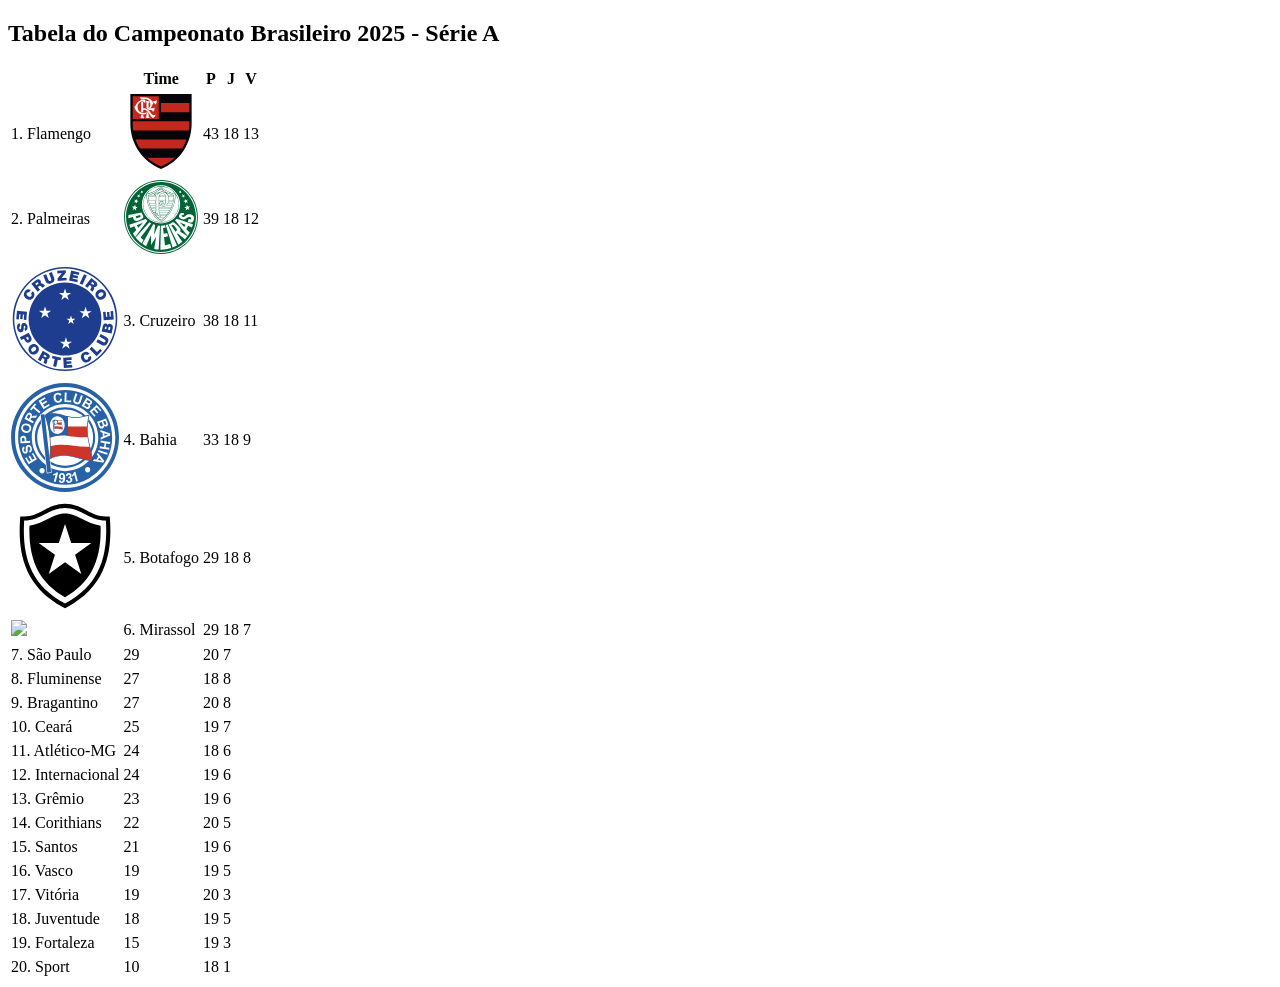
==== ATIVIDADE/Exercicio brasileirão.html @ 025dee00 "atualizado 03/07" ====
<!DOCTYPE html>
<html lang="en">
<head>
    <meta charset="UTF-8">
    <meta name="viewport" content="width=device-width, initial-scale=1.0">
    <title>Brasileirão 2025</title>
    <link rel="stylesheet" href="./estilo.css">
</head>
<body>
   <div id="container">
		<h2>Tabela do Campeonato Brasileiro 2025 - Série A</h2>	
		<table>
			<tr>
				<th></th>
				<th>Time</th>
				<th>P</th>
				<th>J</th>
				<th>V</th>
			</tr>
<tr class="posição1e4"></tr>
<td>1. Flamengo</td>
                <td><img src="./imagens/flamengo.svg">
				<td>43</td>
				<td>18</td>
				<td>13</td>
<tr><tr class="posição1e4">
				<td>2. Palmeiras</td>
				<td><img src="./imagens/palmeiras.svg">
				<td>39</td>
				<td>18</td>
				<td>12</td></tr>
<tr><tr class="posição1e4">
                <td><img src="./imagens/cruzeiro.svg">
				<td>3. Cruzeiro</td>
				<td>38</td>
				<td>18</td>
				<td>11</td></tr>
<tr><tr class="posição1e4">
                <td><img src="./imagens/bahia.svg">
				<td>4. Bahia</td>
				<td>33</td>
				<td>18</td>
				<td>9</td></tr>
<tr><tr class="posição5e6">
				<td><img src="./imagens/botafogo.svg">
				<td>5. Botafogo</td>
				<td>29</td>
				<td>18</td>
				<td>8</td></tr>
<tr><tr class="posição5e6">
				<td><img src="./imagens/">
				<td>6. Mirassol</td>
				<td>29</td>
				<td>18</td>
				<td>7</td></tr>
<tr><tr class="posição7e12">
				<td>7. São Paulo</td>
				<td>29</td>
				<td>20</td>
				<td>7</td></tr>
<tr><tr class="posição7e12">
				<td>8. Fluminense</td>
				<td>27</td>
				<td>18</td>
				<td>8</td></tr>
<tr><tr class="posição7e12">
				<td>9. Bragantino</td>
				<td>27</td>
				<td>20</td>
				<td>8</td></tr>
<tr><tr class="posição7e12">
				<td>10. Ceará</td>
				<td>25</td>
				<td>19</td>
				<td>7</td></tr>
<tr><tr class="posição7e12">
				<td>11. Atlético-MG</td>
				<td>24</td>
				<td>18</td>
				<td>6</td></tr>
<tr><tr class="posição7e12">
				<td>12. Internacional</td>
				<td>24</td>
				<td>19</td>
				<td>6</td></tr>
<tr><tr class="libertadores">
				<td>13. Grêmio</td>
				<td>23</td>
				<td>19</td>
				<td>6</td></tr>
<tr><tr class="libertadores">
				<td>14. Corithians</td>
				<td>22</td>
				<td>20</td>
				<td>5</td></tr>
<tr><tr class="libertadores">
				<td>15. Santos</td>
				<td>21</td>
				<td>19</td>
				<td>6</td></tr>
<tr><tr class="libertadores">
				<td>16. Vasco</td>
				<td>19</td>
				<td>19</td>
				<td>5</td></tr>
<tr><tr class="posição17e20">
				<td>17. Vitória</td>
				<td>19</td>
				<td>20</td>
				<td>3</td></tr>
<tr><tr class="posição17e20">
				<td>18. Juventude</td>
				<td>18</td>
				<td>19</td>
				<td>5</td></tr>
<tr><tr class="posição17e20">
				<td>19. Fortaleza</td>
				<td>15</td>
				<td>19</td>
				<td>3</td></tr>
<tr><tr class="posição17e20">
				<td>20. Sport</td>
				<td>10</td>
				<td>18</td>
				<td>1</td></tr>
</table>
<section 


                
			
                        
              



    
</body>
</html>
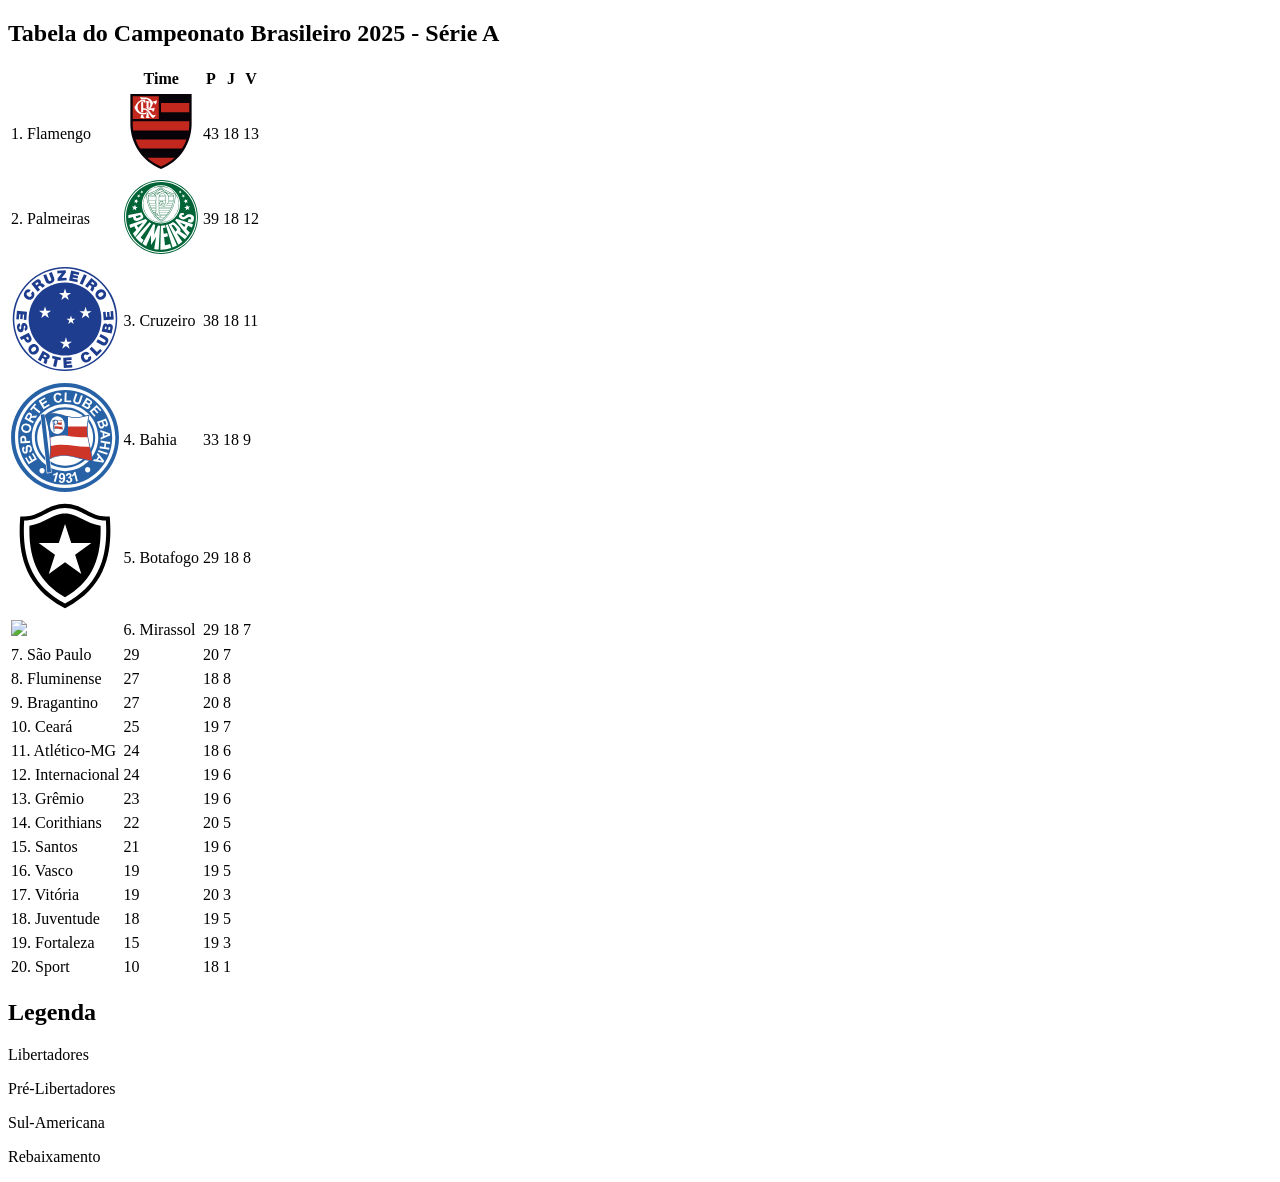
==== commit 2d3b26a4: "03/07 atualizado" ====
--- a/ATIVIDADE/Exercicio brasileirão.html
+++ b/ATIVIDADE/Exercicio brasileirão.html
@@ -125,7 +125,21 @@
 				<td>1</td></tr>
 </table>
 <section 
-
+<section id="posição">
+	<h2>Legenda</h2>
+	<div class="posição1e4">
+		<p>Libertadores</p>
+	</div>
+	<div class="posição5e6">
+		<p>Pré-Libertadores</p>
+	</div>
+	<div class="posição7e12">
+		<p>Sul-Americana</p>
+	</div>
+	<div class="posição17e20">
+		<p>Rebaixamento</p>
+	</div>
+</section>
 
                 
 			
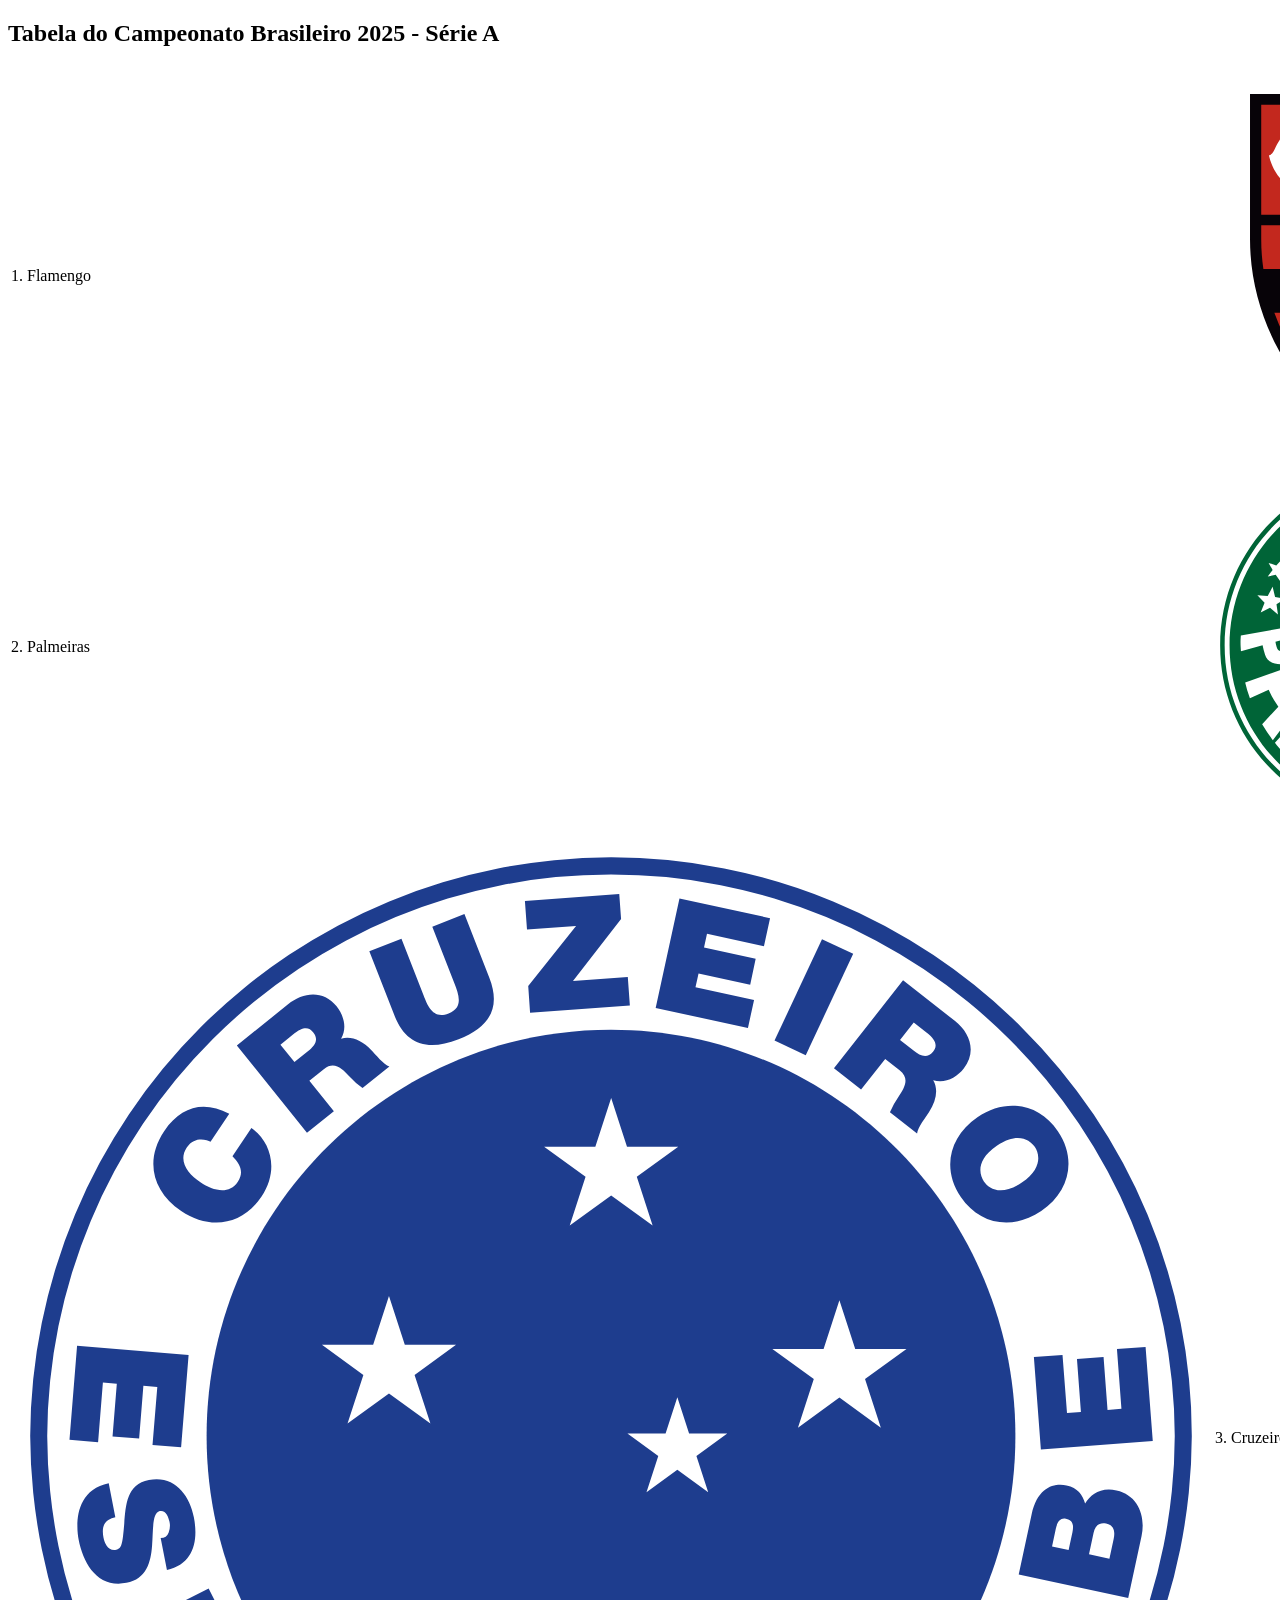
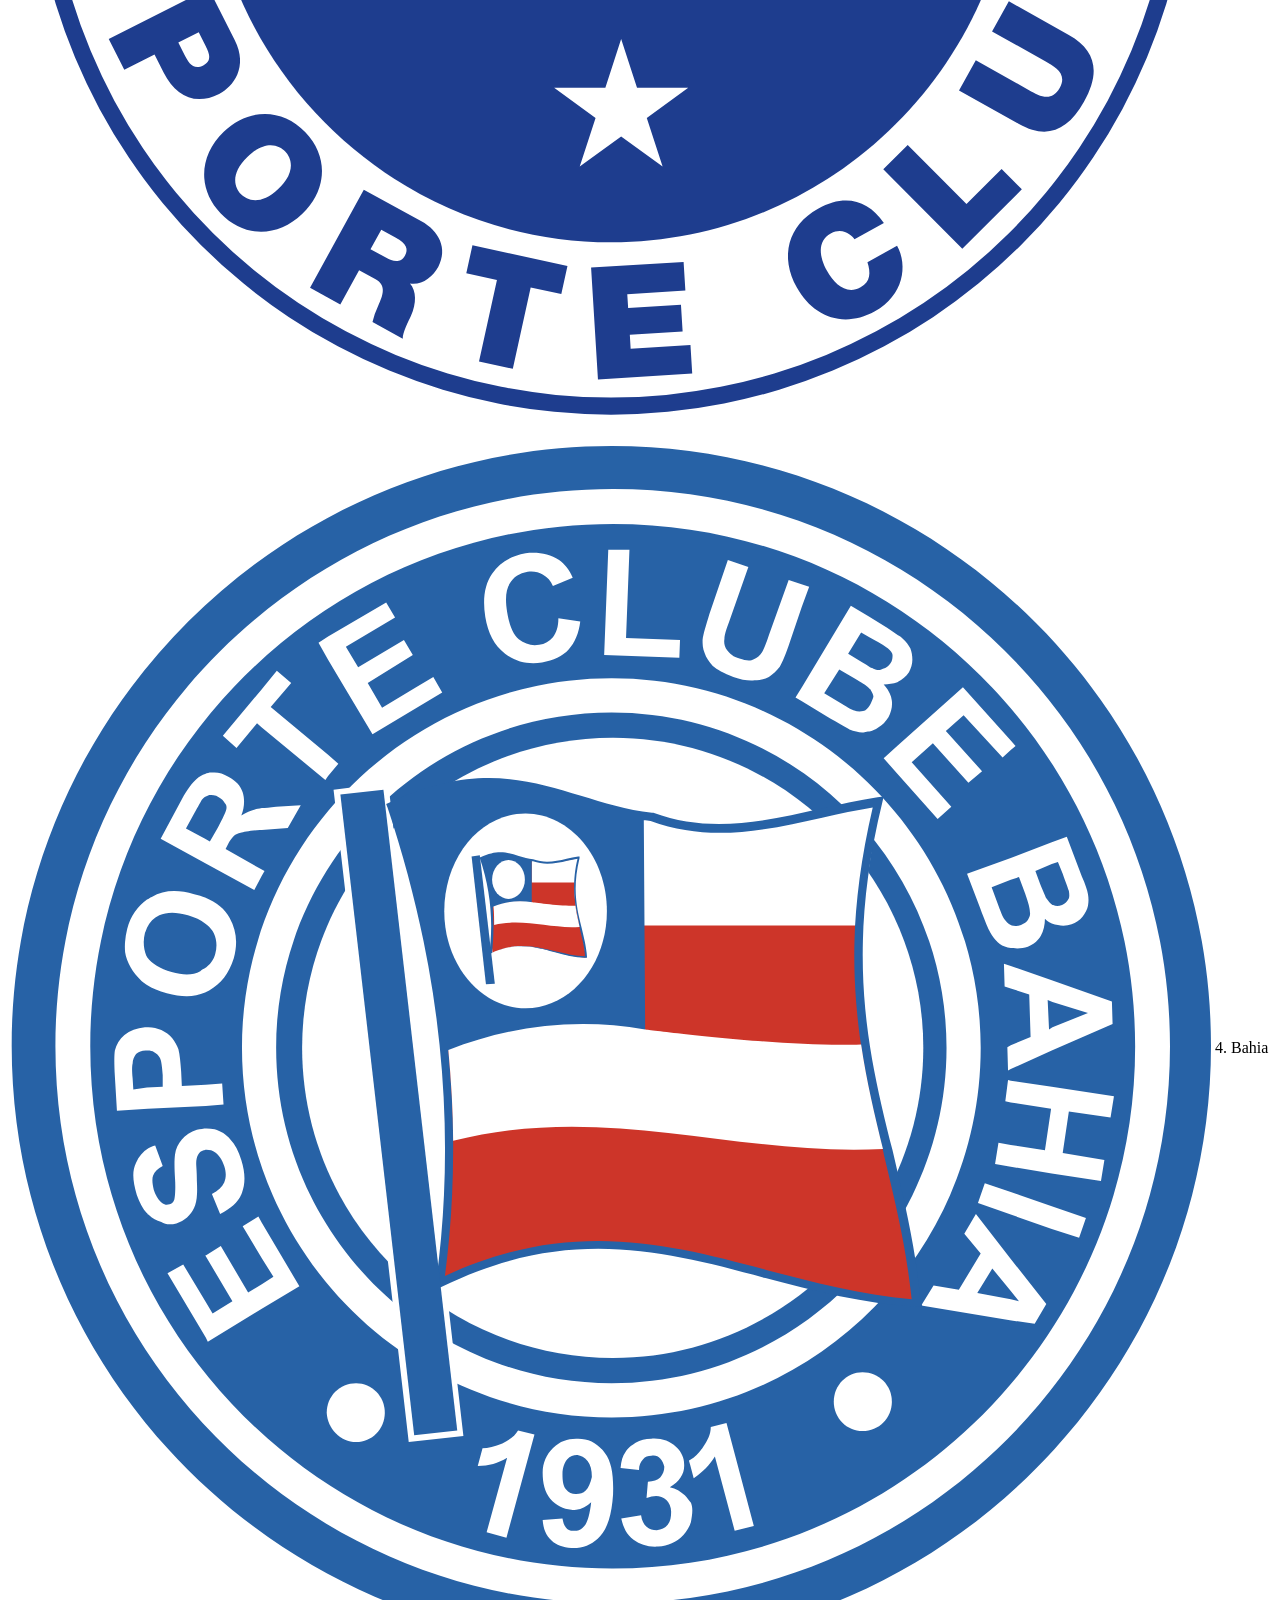
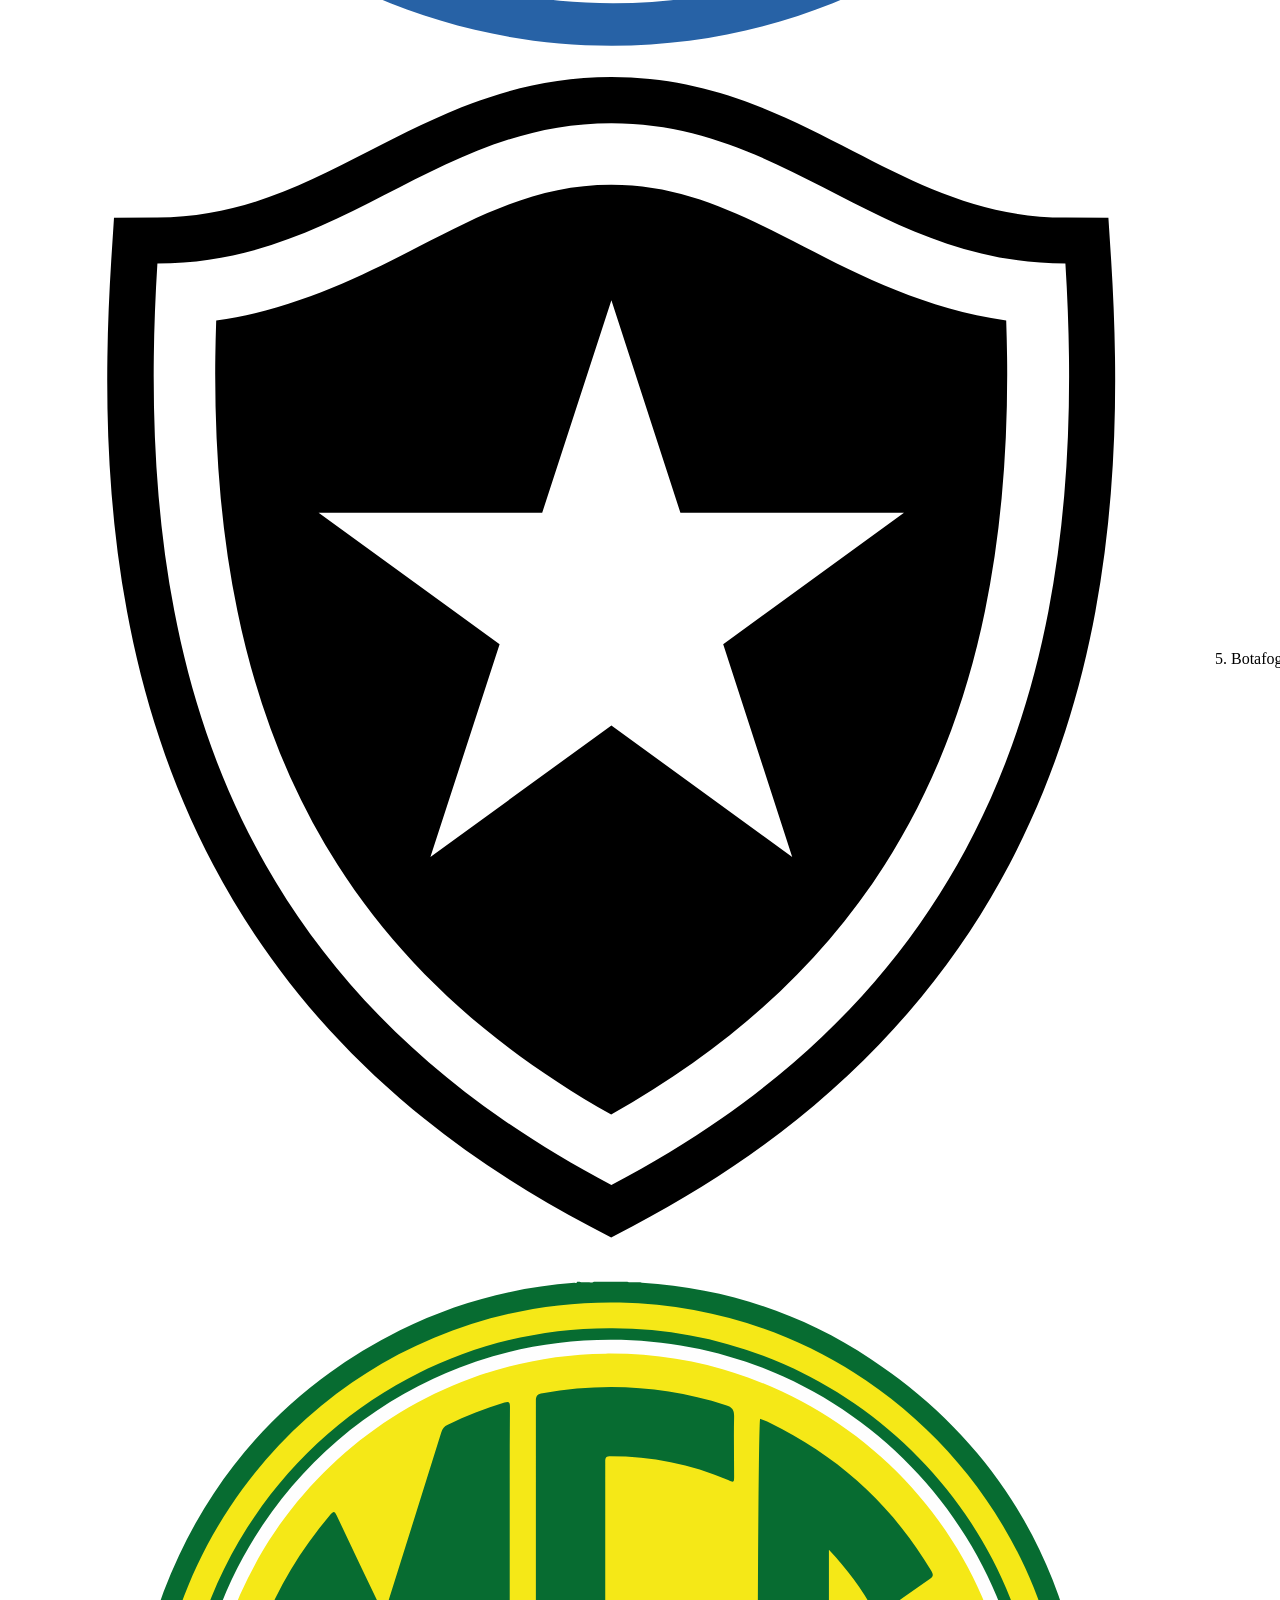
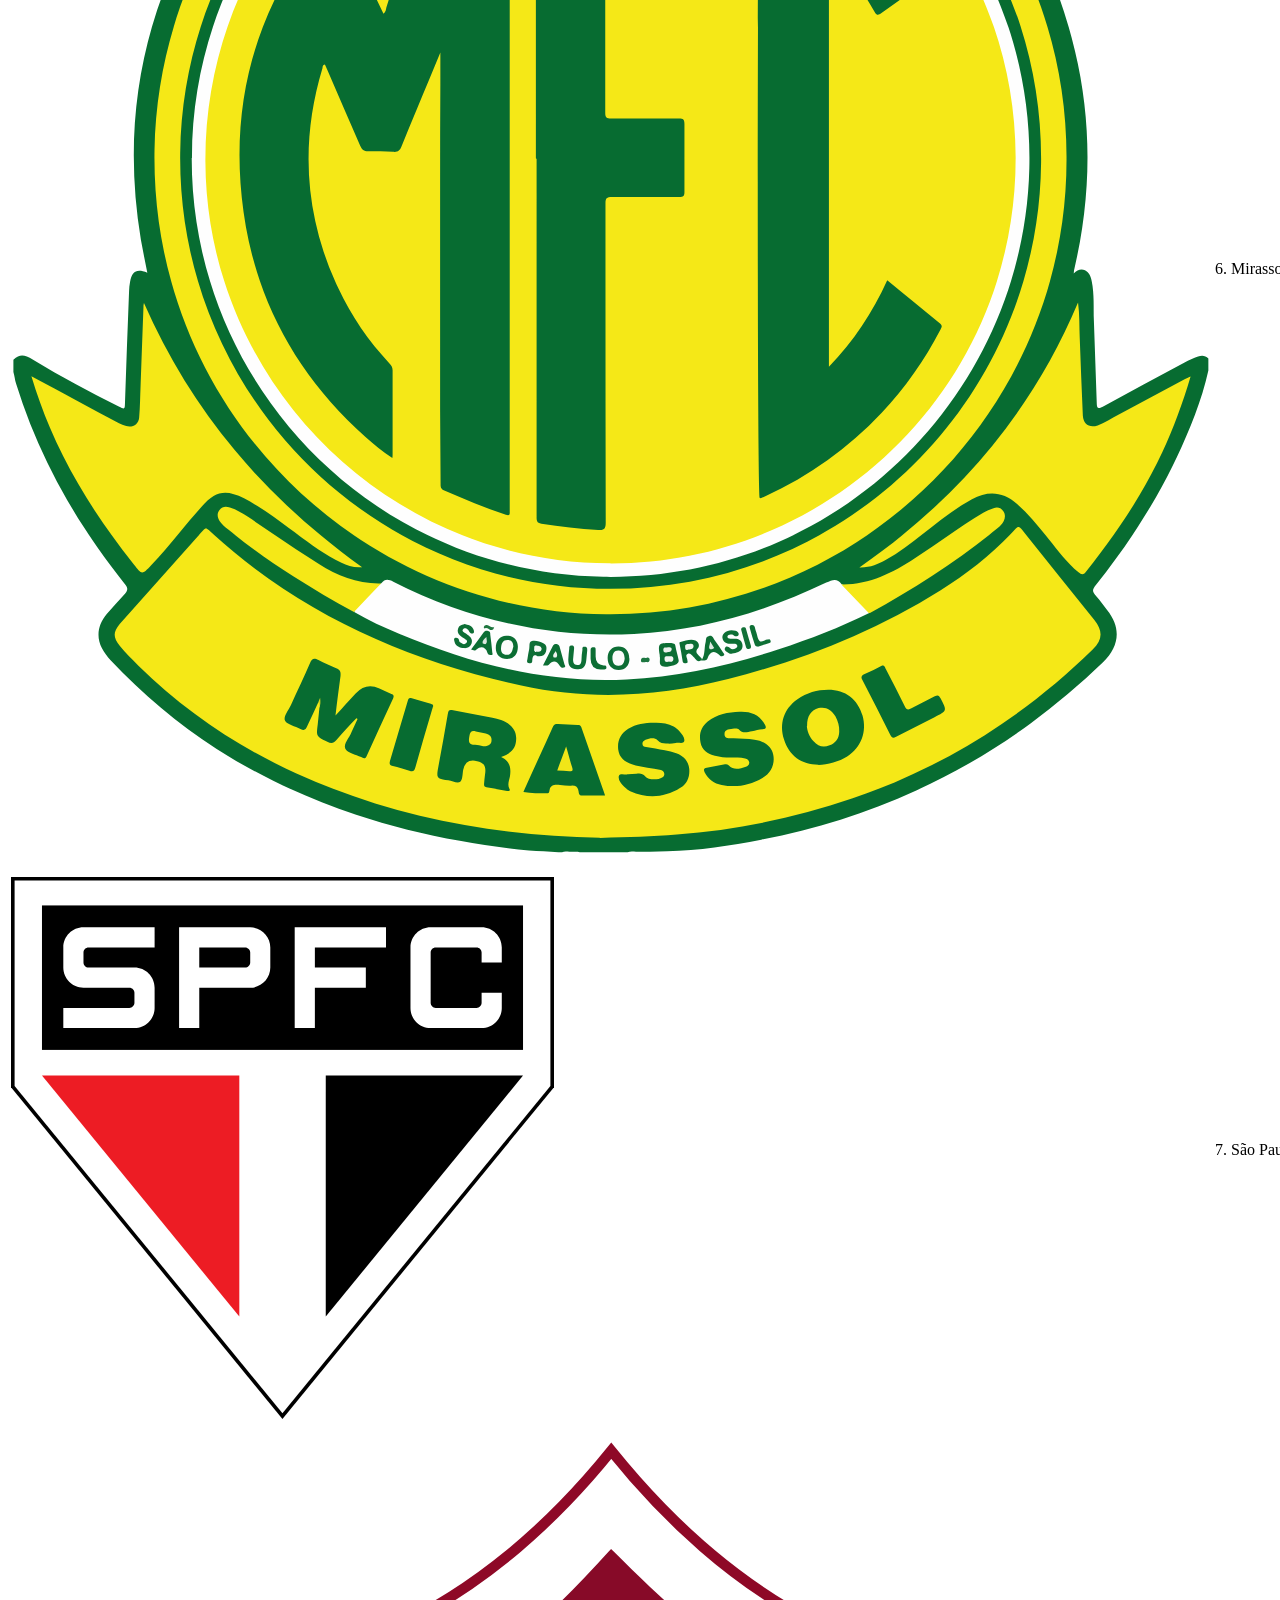
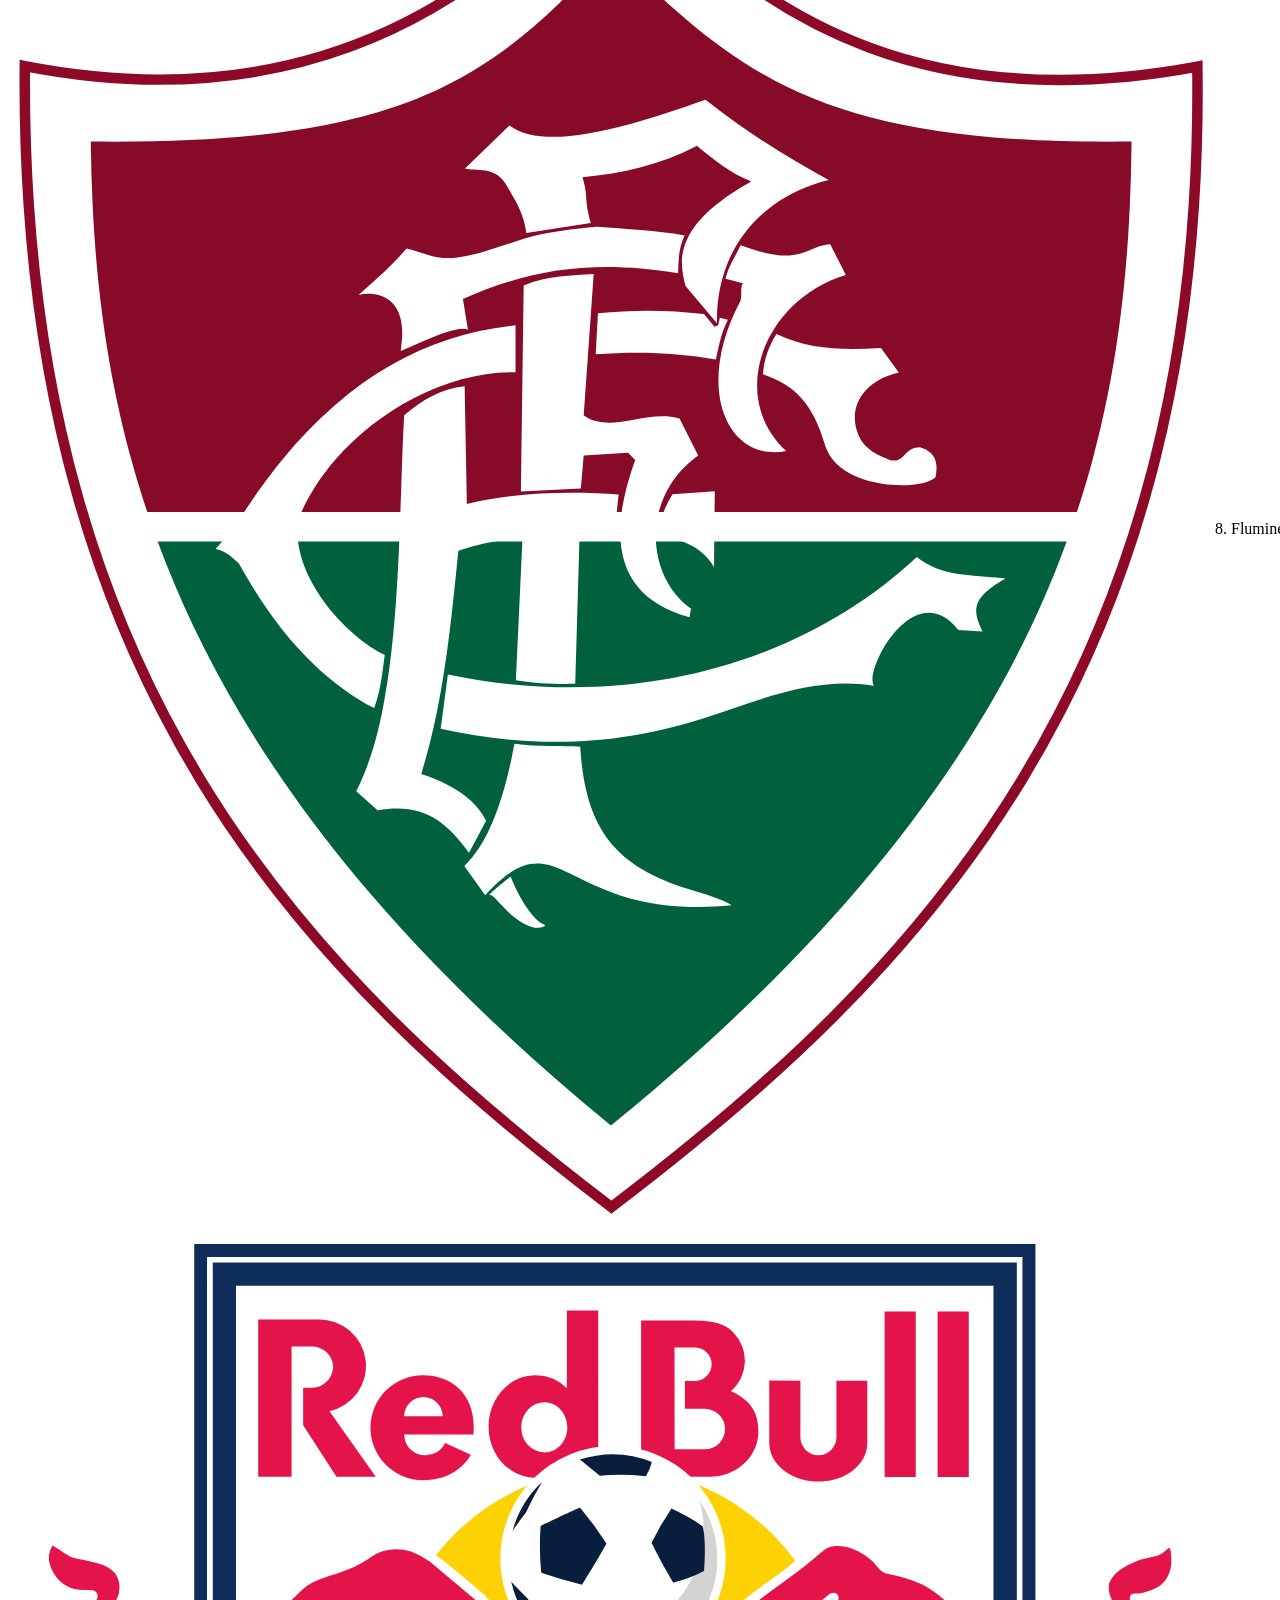
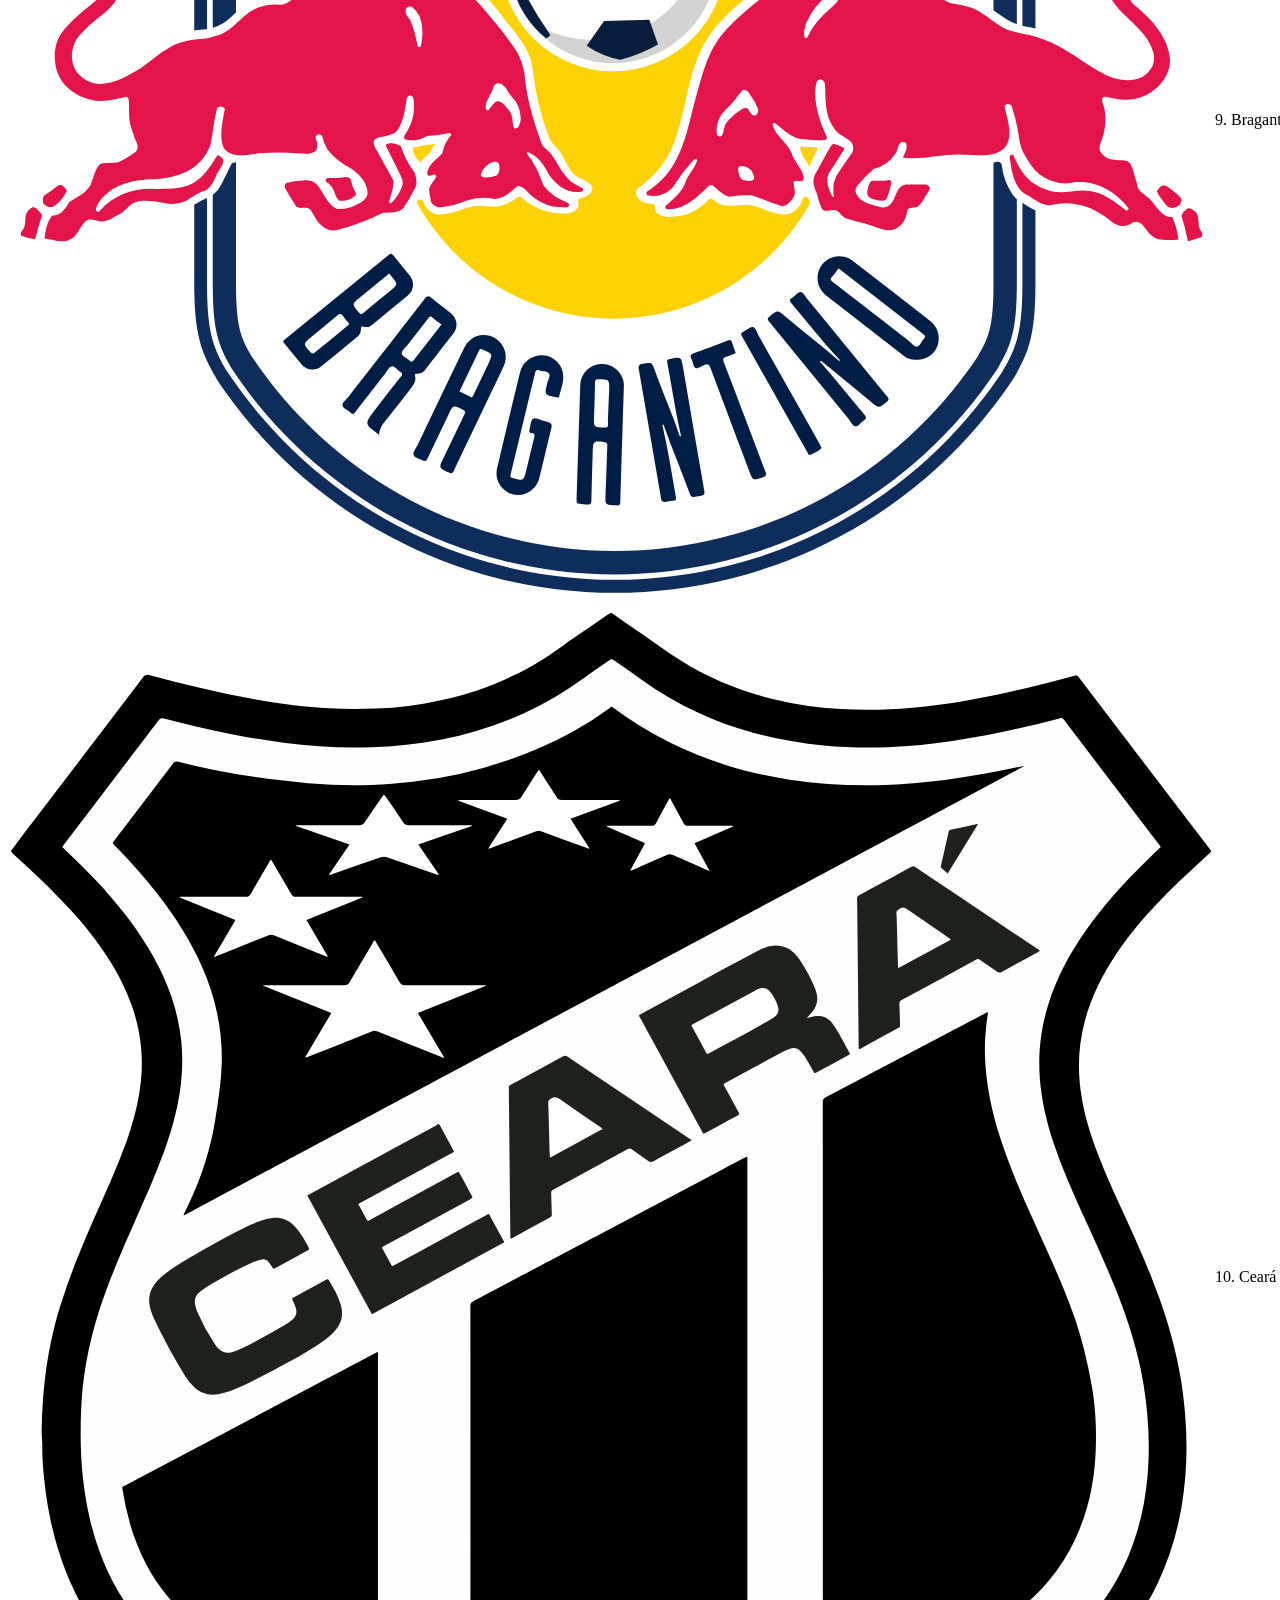
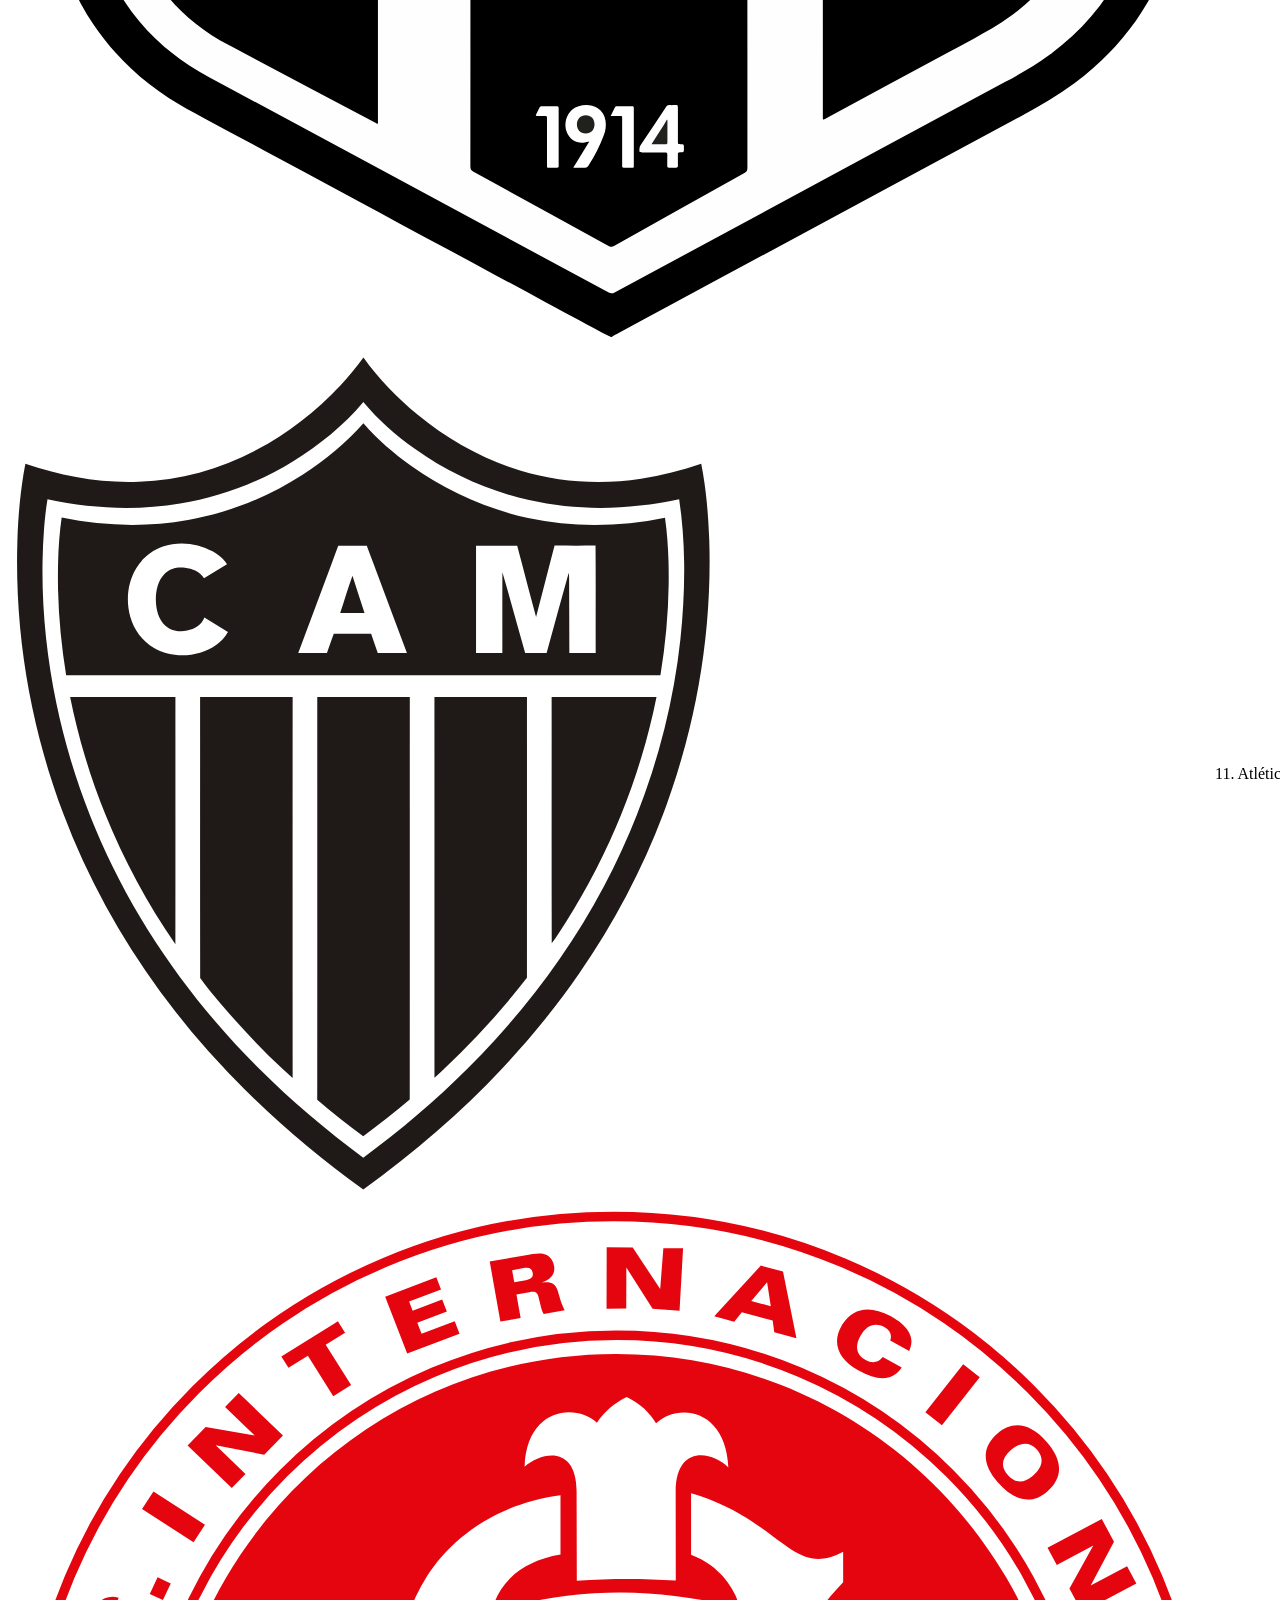
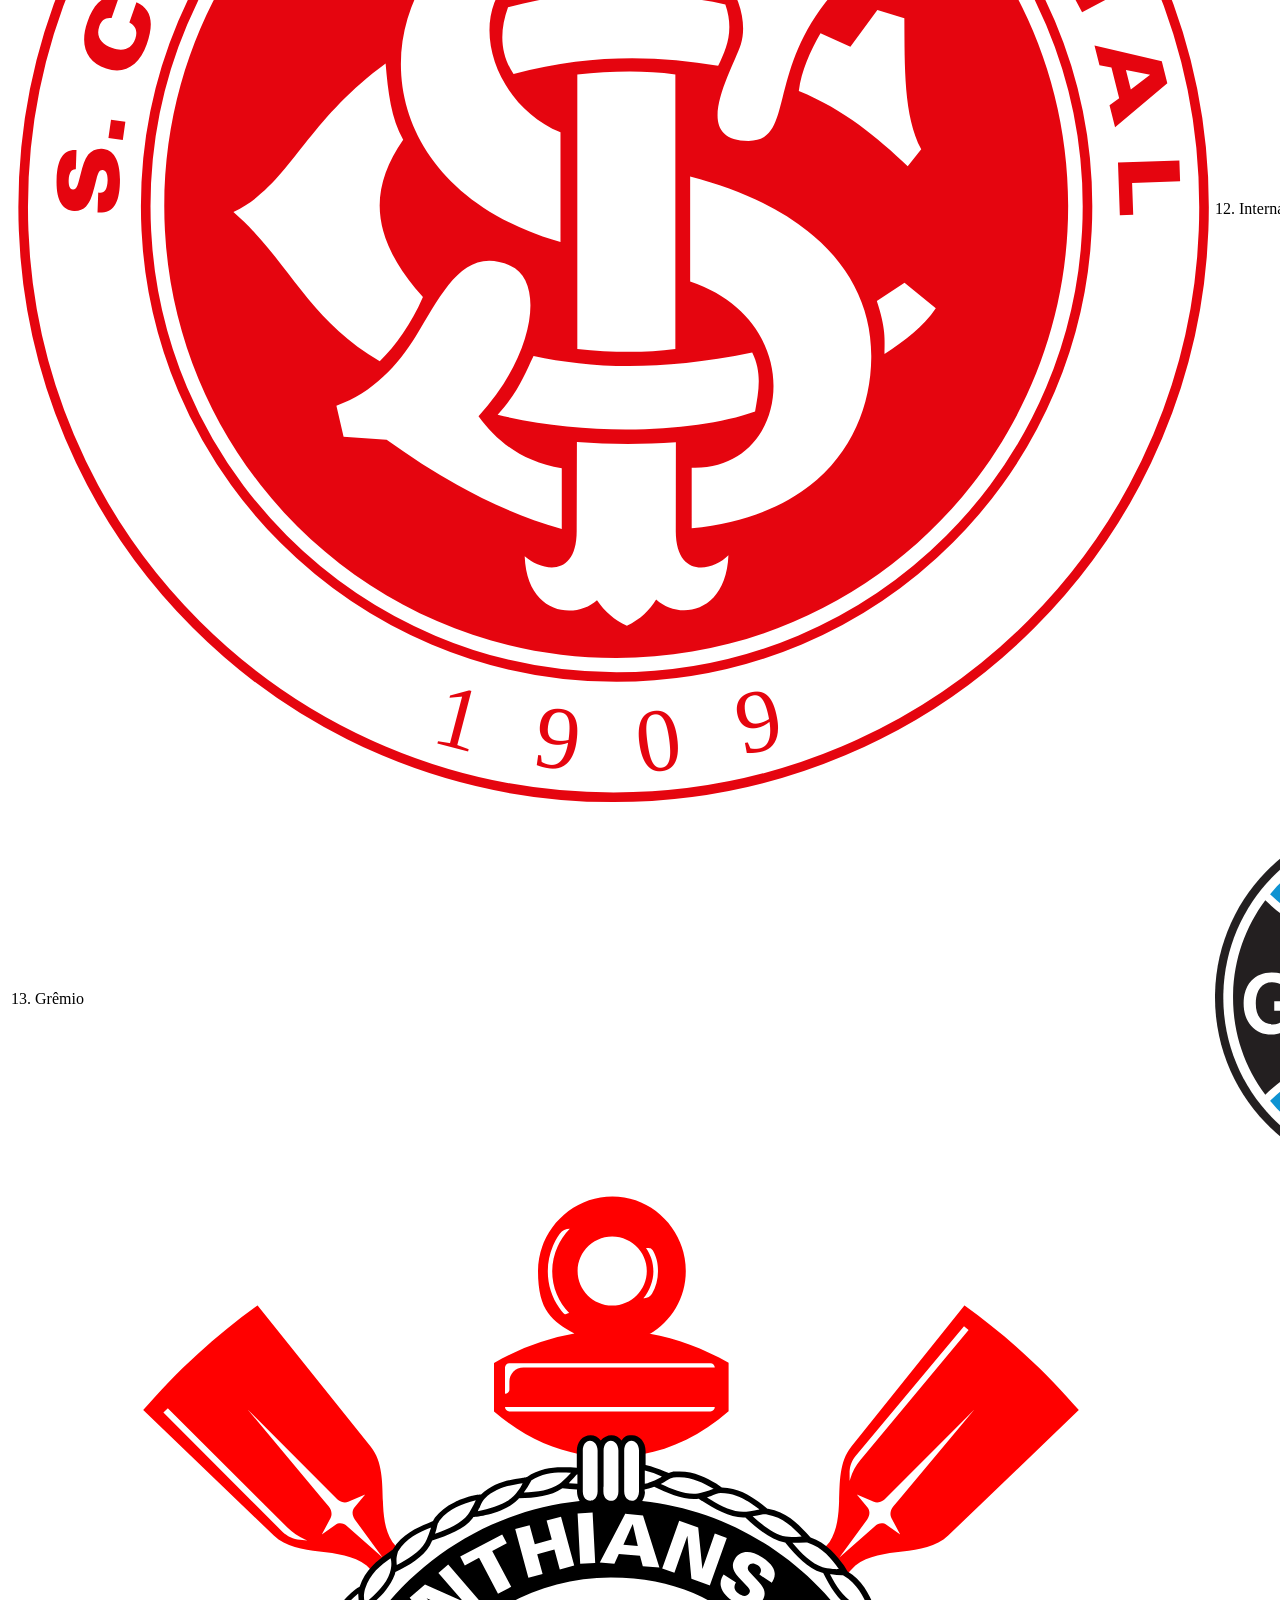
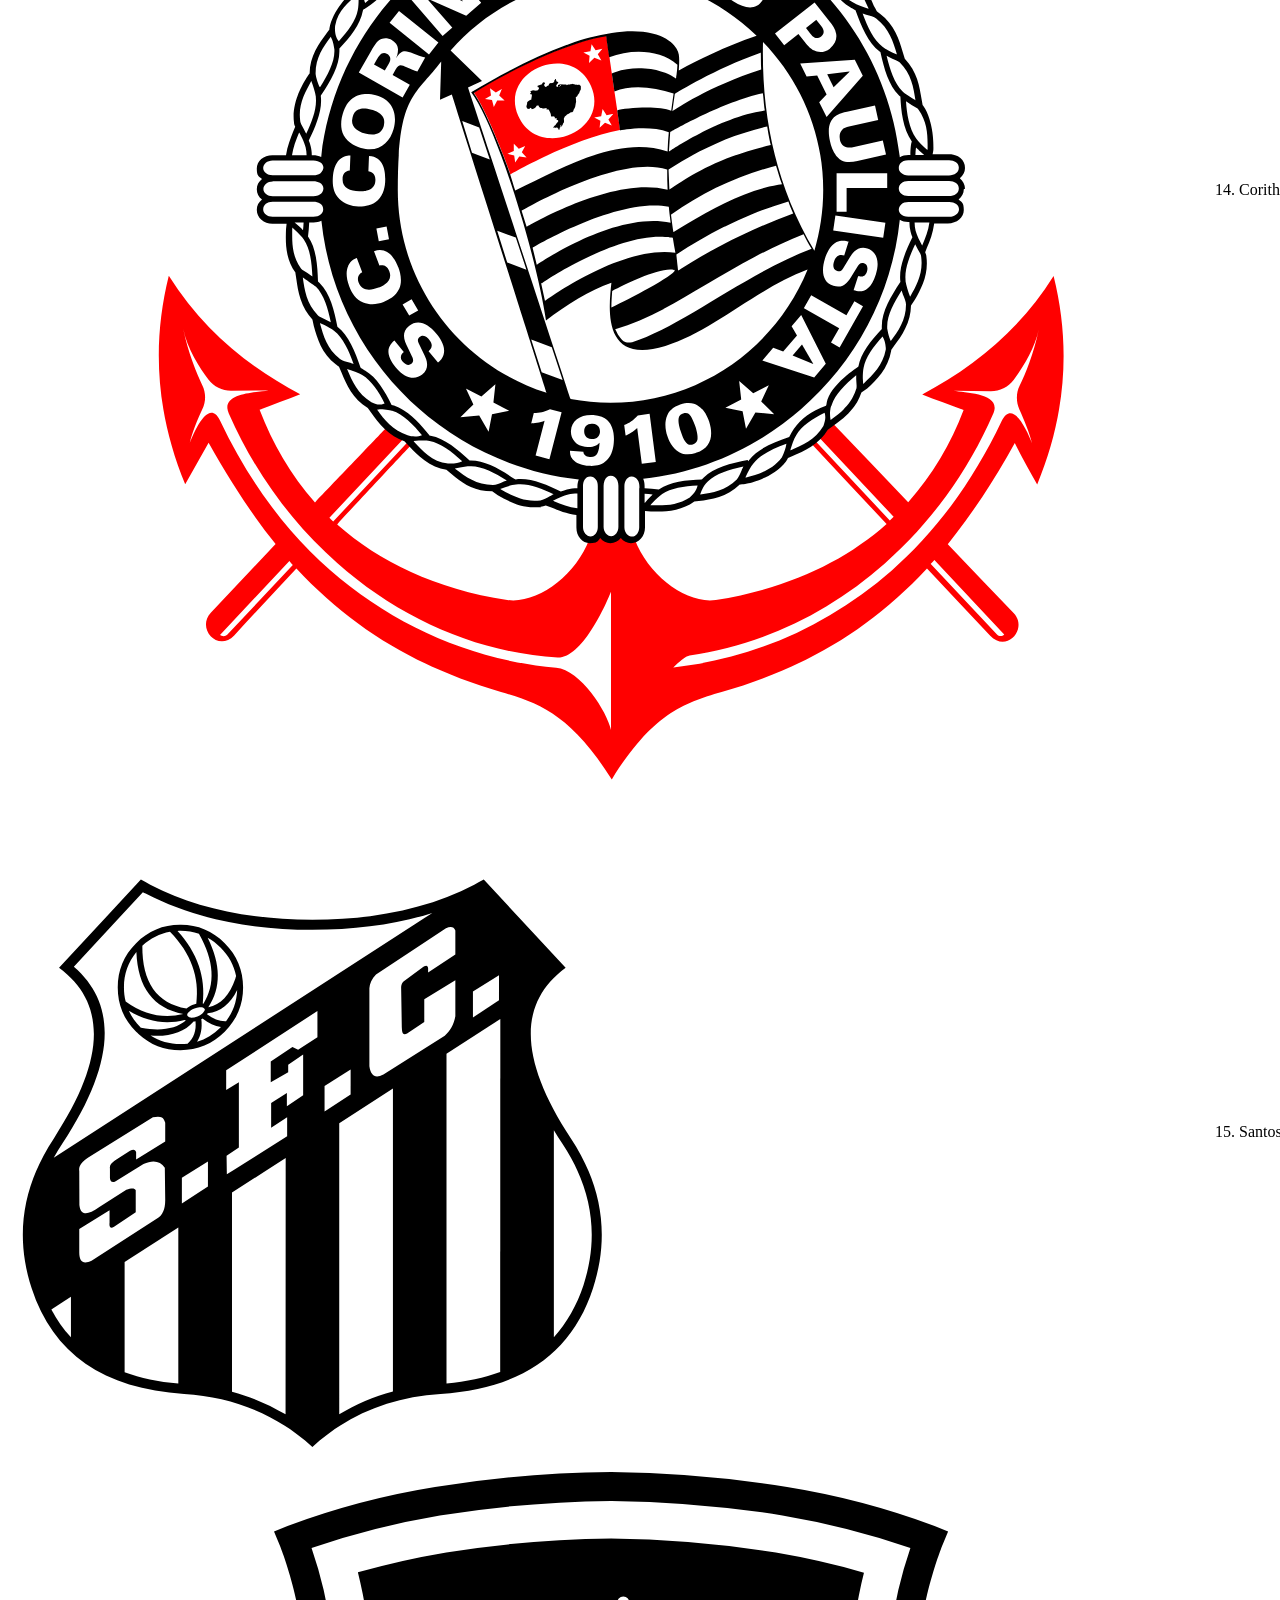
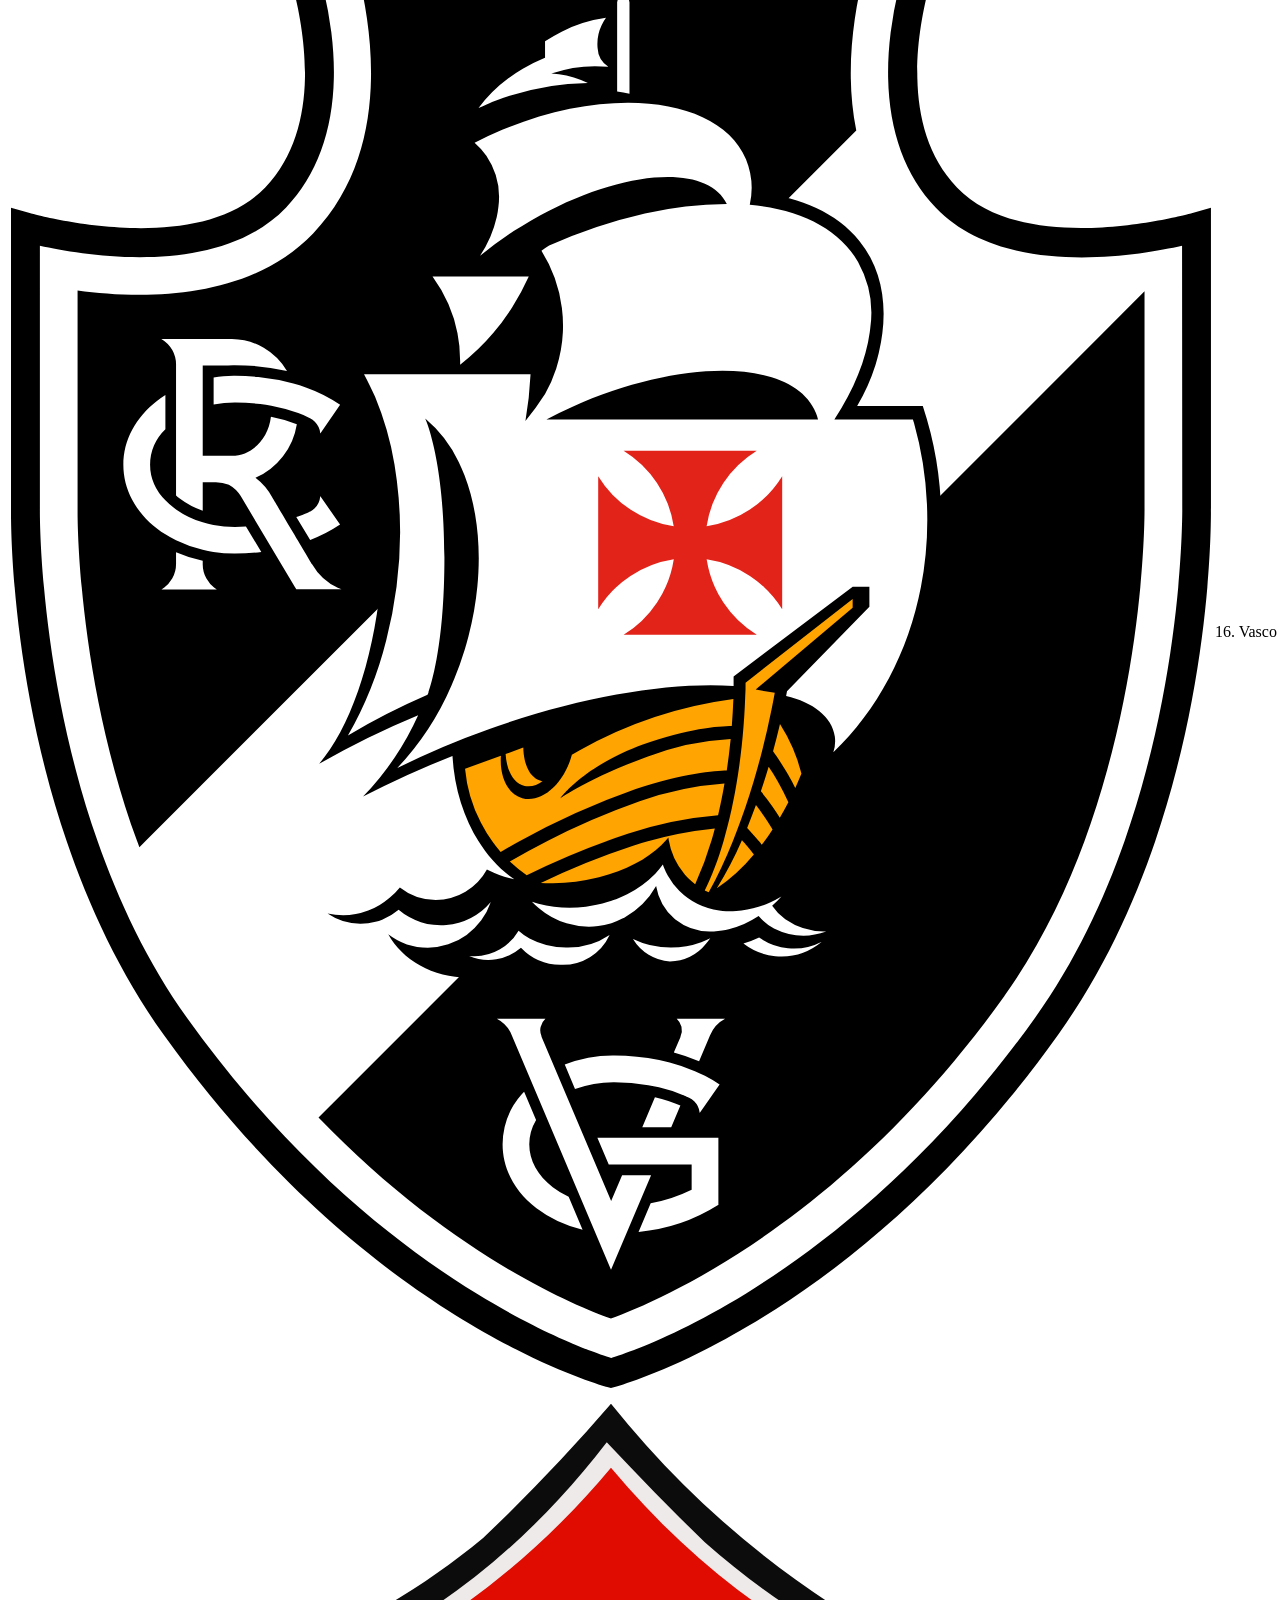
==== commit 8b869458: "03/07 atualizado" ====
--- a/ATIVIDADE/Exercicio brasileirão.html
+++ b/ATIVIDADE/Exercicio brasileirão.html
@@ -48,77 +48,91 @@
 				<td>18</td>
 				<td>8</td></tr>
 <tr><tr class="posição5e6">
-				<td><img src="./imagens/">
+				<td><img src="./imagens/mirassol.svg">
 				<td>6. Mirassol</td>
 				<td>29</td>
 				<td>18</td>
 				<td>7</td></tr>
 <tr><tr class="posição7e12">
+				<td><img src="./imagens/sao-paulo.svg">
 				<td>7. São Paulo</td>
 				<td>29</td>
 				<td>20</td>
 				<td>7</td></tr>
 <tr><tr class="posição7e12">
+				<td><img src="./imagens/fluminense.svg">
 				<td>8. Fluminense</td>
 				<td>27</td>
 				<td>18</td>
 				<td>8</td></tr>
 <tr><tr class="posição7e12">
+				<td><img src="./imagens/bragantino.svg">
 				<td>9. Bragantino</td>
 				<td>27</td>
 				<td>20</td>
 				<td>8</td></tr>
 <tr><tr class="posição7e12">
+				<td><img src="./imagens/ceara.svg">
 				<td>10. Ceará</td>
 				<td>25</td>
 				<td>19</td>
 				<td>7</td></tr>
 <tr><tr class="posição7e12">
+				<td><img src="./imagens/atletico-mg.svg">
 				<td>11. Atlético-MG</td>
 				<td>24</td>
 				<td>18</td>
 				<td>6</td></tr>
 <tr><tr class="posição7e12">
+				<td><img src="./imagens/internacional.svg">
 				<td>12. Internacional</td>
 				<td>24</td>
 				<td>19</td>
 				<td>6</td></tr>
 <tr><tr class="libertadores">
 				<td>13. Grêmio</td>
+				<td><img src="./imagens/gremio.svg">
 				<td>23</td>
 				<td>19</td>
 				<td>6</td></tr>
 <tr><tr class="libertadores">
+				<td><img src="./imagens/corinthians.svg">
 				<td>14. Corithians</td>
 				<td>22</td>
 				<td>20</td>
 				<td>5</td></tr>
 <tr><tr class="libertadores">
+				<td><img src="./imagens/santos.svg">
 				<td>15. Santos</td>
 				<td>21</td>
 				<td>19</td>
 				<td>6</td></tr>
 <tr><tr class="libertadores">
+				<td><img src="./imagens/vasco.svg">
 				<td>16. Vasco</td>
 				<td>19</td>
 				<td>19</td>
 				<td>5</td></tr>
 <tr><tr class="posição17e20">
+				<td><img src="./imagens/vitoria.svg">
 				<td>17. Vitória</td>
 				<td>19</td>
 				<td>20</td>
 				<td>3</td></tr>
 <tr><tr class="posição17e20">
+				<td><img src="./imagens/juventude.svg">
 				<td>18. Juventude</td>
 				<td>18</td>
 				<td>19</td>
 				<td>5</td></tr>
 <tr><tr class="posição17e20">
+				<td><img src="./imagens/fortaleza.svg">
 				<td>19. Fortaleza</td>
 				<td>15</td>
 				<td>19</td>
 				<td>3</td></tr>
 <tr><tr class="posição17e20">
+				<td><img src="./imagens/sport.svg">
 				<td>20. Sport</td>
 				<td>10</td>
 				<td>18</td>
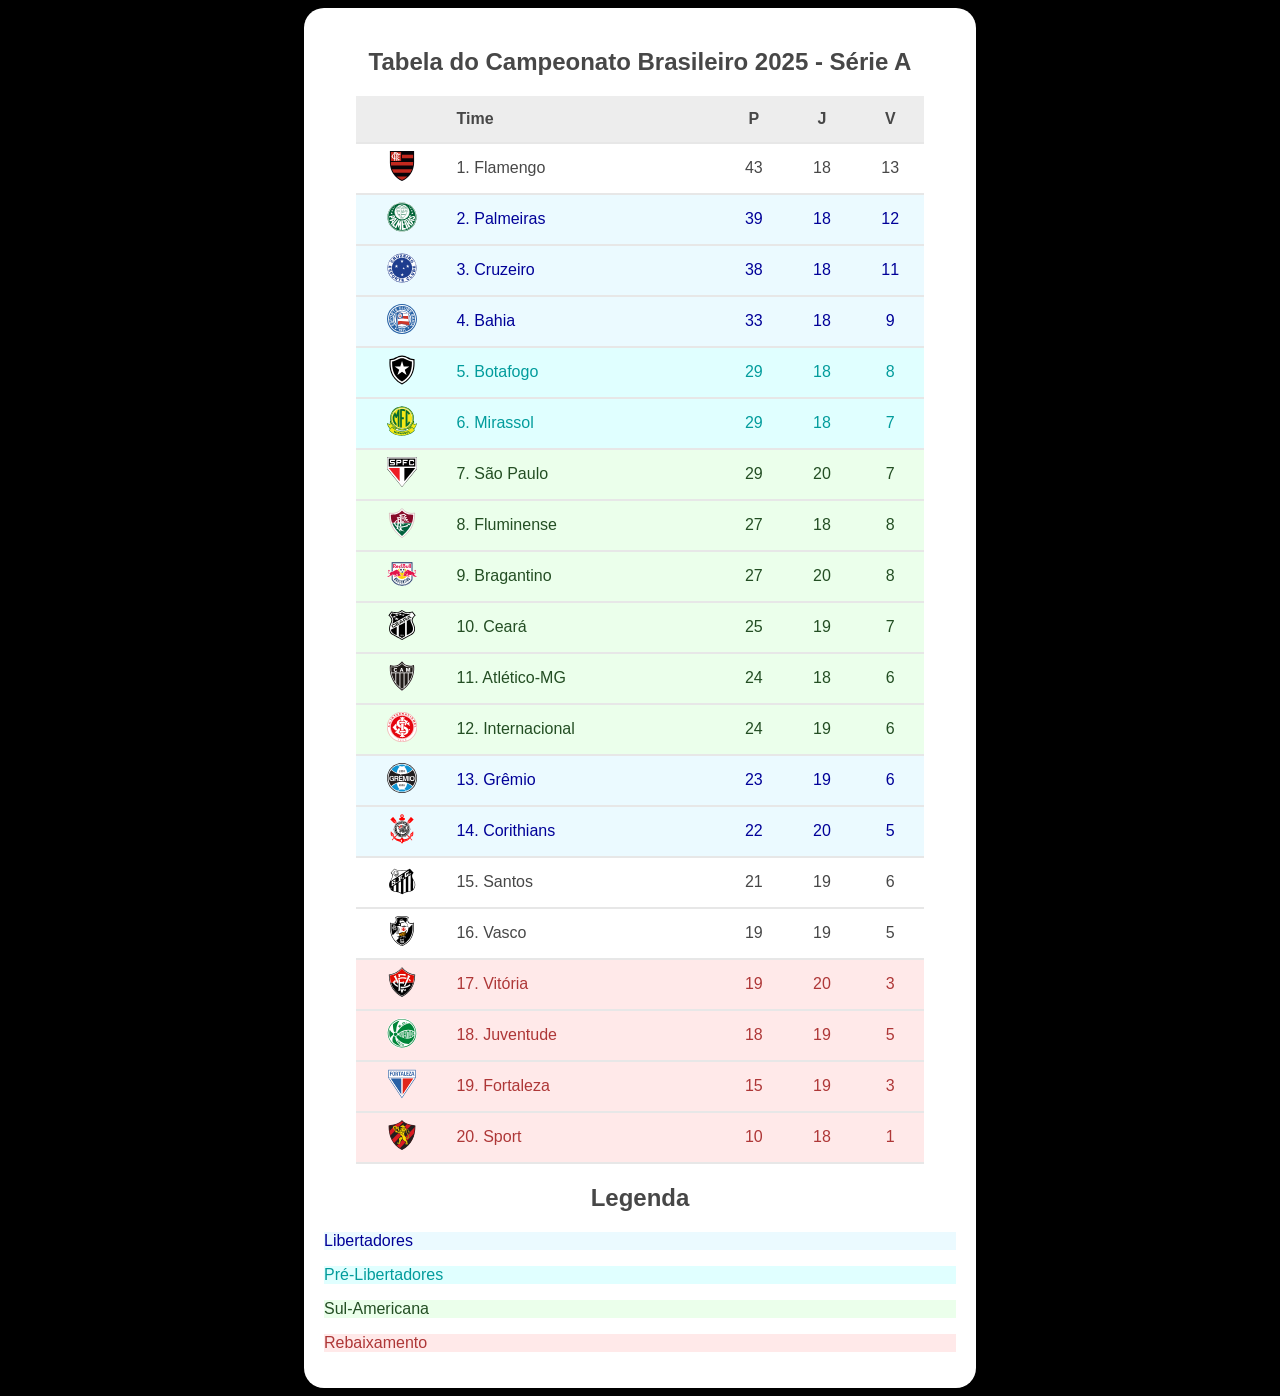
==== commit 778079f5: "03/07/2026" ====
--- a/ATIVIDADE/Exercicio brasileirão.html
+++ b/ATIVIDADE/Exercicio brasileirão.html
@@ -4,7 +4,7 @@
     <meta charset="UTF-8">
     <meta name="viewport" content="width=device-width, initial-scale=1.0">
     <title>Brasileirão 2025</title>
-    <link rel="stylesheet" href="./estilo.css">
+    <link rel="stylesheet" href="./teste estilo.css">
 </head>
 <body>
    <div id="container">
@@ -18,14 +18,14 @@
 				<th>V</th>
 			</tr>
 <tr class="posição1e4"></tr>
-<td>1. Flamengo</td>
-                <td><img src="./imagens/flamengo.svg">
+				<td><img src="./imagens/flamengo.svg"></td>
+				<td>1. Flamengo</td>
 				<td>43</td>
 				<td>18</td>
 				<td>13</td>
 <tr><tr class="posição1e4">
+				<td><img src="./imagens/palmeiras.svg"></td>
 				<td>2. Palmeiras</td>
-				<td><img src="./imagens/palmeiras.svg">
 				<td>39</td>
 				<td>18</td>
 				<td>12</td></tr>
@@ -89,13 +89,13 @@
 				<td>24</td>
 				<td>19</td>
 				<td>6</td></tr>
-<tr><tr class="libertadores">
-				<td>13. Grêmio</td>
+<tr><tr class="posição1e4">
 				<td><img src="./imagens/gremio.svg">
+	            <td>13. Grêmio</td>
 				<td>23</td>
 				<td>19</td>
 				<td>6</td></tr>
-<tr><tr class="libertadores">
+<tr><tr class="posição1e4">
 				<td><img src="./imagens/corinthians.svg">
 				<td>14. Corithians</td>
 				<td>22</td>
--- a/ATIVIDADE/teste estilo.css
+++ b/ATIVIDADE/teste estilo.css
@@ -0,0 +1,118 @@
+body{
+	font-family: Arial, Helvetica, sans-serif;
+	color: #474747;
+	background-color: black;
+}
+#container{
+	margin: 0 auto;
+	background-color: white;
+	width: 50%;
+	border-radius: 20px;
+	padding: 20px;
+}
+table{
+	border-collapse: collapse;
+	margin: 0 auto;
+	width: 90%;
+	text-align: center;
+}	
+tr:hover{
+	background-color: white;
+}
+td {
+	border-collapse: collapse;
+	border-bottom: 2px solid rgb(231, 231, 231);
+	padding: 8px;
+}
+th {
+	border-collapse: collapse;
+	border-bottom: 2px solid rgb(231, 231, 231);
+	padding: 8px;
+	background-color: rgb(237 237 237);
+	height: 30px;
+}
+table tr td:first-child + td {
+	text-align: left;
+}
+table tr th:first-child + th{
+	text-align: left;
+}
+table caption {
+	font-weight: bold;
+	font-size: 24px;
+	margin-bottom: 20px;
+}
+td img {
+	width: 30px;
+	height: 30px;
+}
+.posição1e4 {
+	color: rgb(0, 0, 152);
+	background-color: #ebfaff;
+}
+.posição5e6 {
+	color: #029c9c;
+	background-color: lightcyan;
+}
+.posição7e12 {
+	color: #234e23;
+	background-color: #ebffeb;
+}
+.posição17e20 {
+	color: #ae3737;
+	background-color: #ffe9e9;
+}
+h2{
+	text-align: center;
+	margin-bottom: 20px;
+}
+#legenda {
+	width: 90%;
+	margin: 0 auto;
+	height: 40px;
+	margin-top: 20px;
+}
+
+#legenda > div {
+	width: 20px;
+	height: 20px;
+	float: left;
+	margin-left: 10px;
+}
+
+#legenda > span {
+	margin-left: 5px;
+	float: left;
+	line-height: 24px;
+}
+
+#legLibertadores {
+	border: 1px solid rgb(0, 0, 152);
+	background-color: #ebfaff;
+}
+#legLibertadores + span {
+	color: rgb(0, 0, 152);			
+}
+
+#legPreLibertadores {
+	border: 1px solid #029c9c;
+	background-color: lightcyan;
+}
+#legPreLibertadores + span {
+	color: #029c9c;			
+}
+
+#legSulamericana {
+	border: 1px solid #234e23;
+	background-color: #ebffeb;
+}
+#legSulamericana + span {
+	color: #234e23;			
+}
+#legRebaixamento {
+	border: 1px solid #ae3737;
+	background-color: #ffe9e9;
+}
+#legRebaixamento + span {
+	color: #ae3737;			
+}
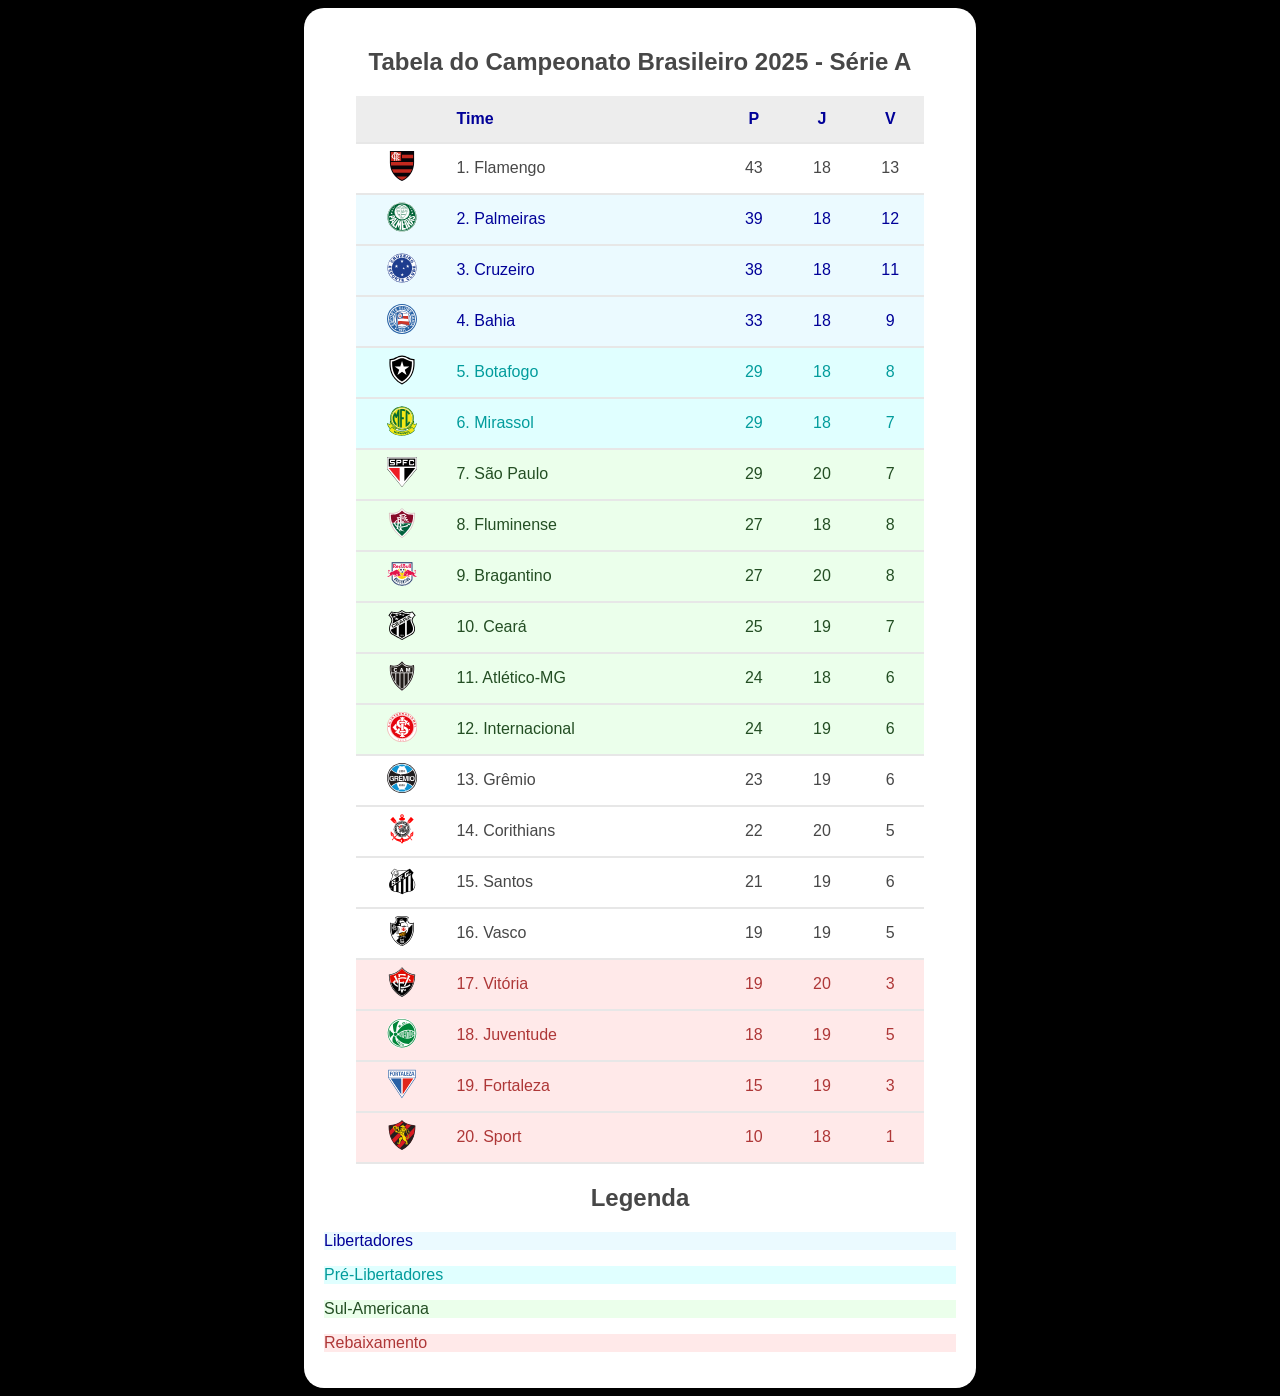
==== commit db3e70b4: "03/07" ====
--- a/ATIVIDADE/Exercicio brasileirão.html
+++ b/ATIVIDADE/Exercicio brasileirão.html
@@ -10,7 +10,7 @@
    <div id="container">
 		<h2>Tabela do Campeonato Brasileiro 2025 - Série A</h2>	
 		<table>
-			<tr>
+<tr class="posição1e4">
 				<th></th>
 				<th>Time</th>
 				<th>P</th>
@@ -89,13 +89,13 @@
 				<td>24</td>
 				<td>19</td>
 				<td>6</td></tr>
-<tr><tr class="posição1e4">
+<tr><tr class="libertadores">
 				<td><img src="./imagens/gremio.svg">
 	            <td>13. Grêmio</td>
 				<td>23</td>
 				<td>19</td>
 				<td>6</td></tr>
-<tr><tr class="posição1e4">
+<tr><tr class="libertadores">
 				<td><img src="./imagens/corinthians.svg">
 				<td>14. Corithians</td>
 				<td>22</td>
--- a/ATIVIDADE/teste estilo.css
+++ b/ATIVIDADE/teste estilo.css
@@ -17,7 +17,7 @@
 	text-align: center;
 }	
 tr:hover{
-	background-color: white;
+	background-color: rgb(136, 133, 133);
 }
 td {
 	border-collapse: collapse;
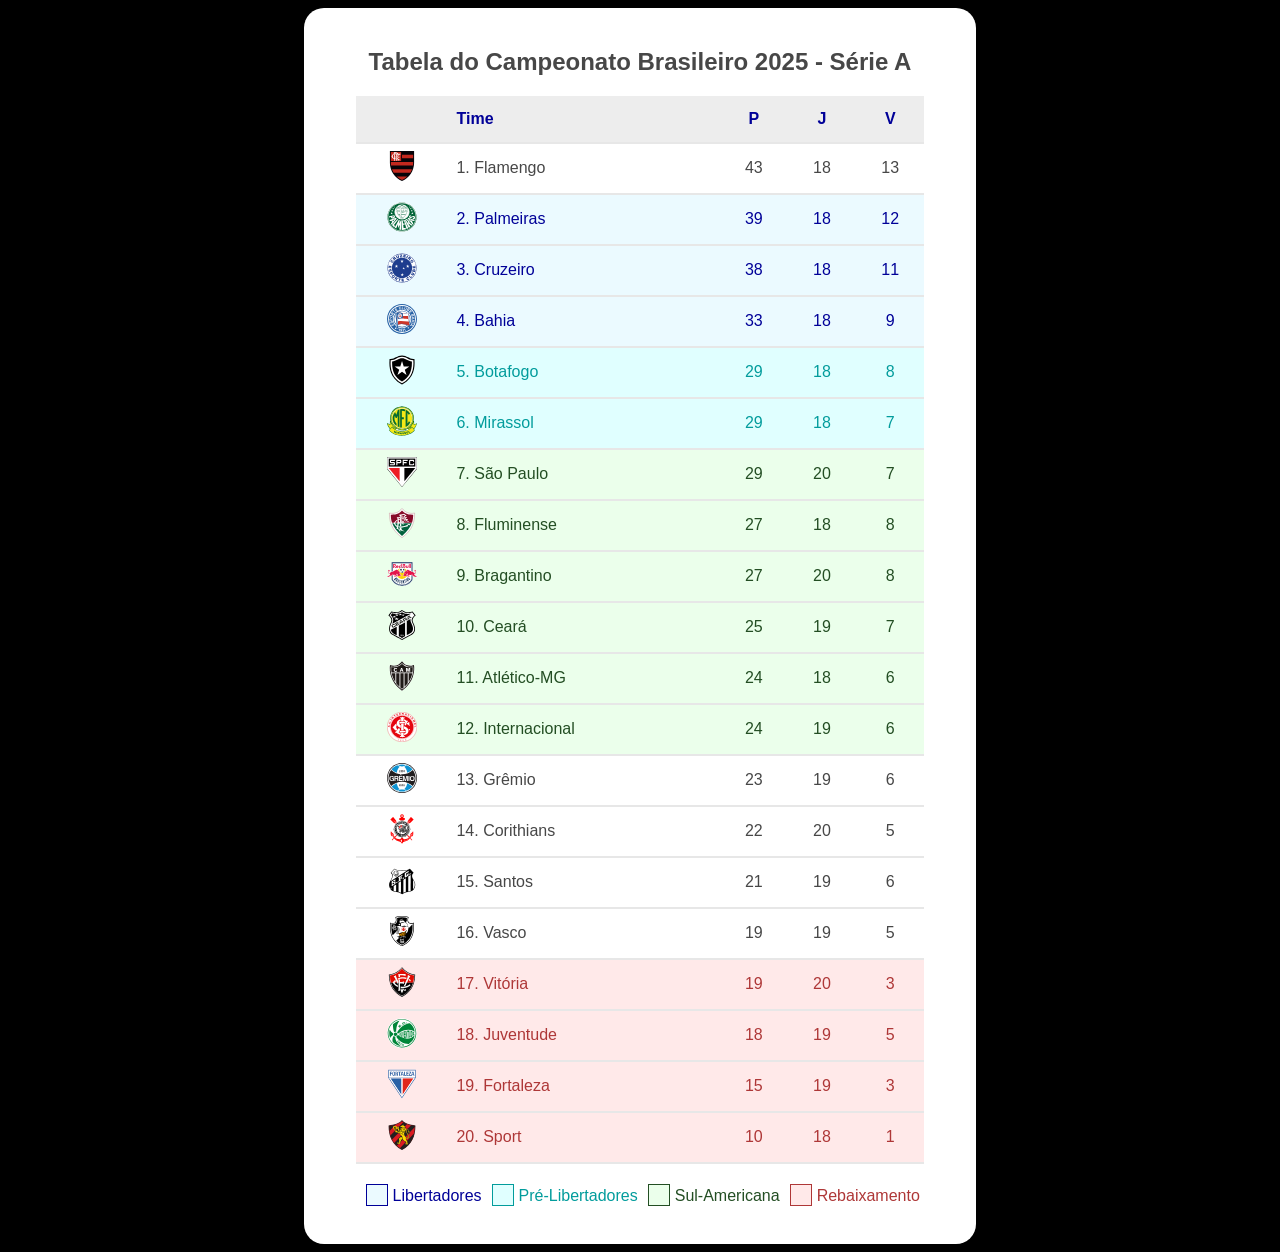
==== commit e6d1c70f: "03/07/2026" ====
--- a/ATIVIDADE/Exercicio brasileirão.html
+++ b/ATIVIDADE/Exercicio brasileirão.html
@@ -139,20 +139,12 @@
 				<td>1</td></tr>
 </table>
 <section 
-<section id="posição">
-	<h2>Legenda</h2>
-	<div class="posição1e4">
-		<p>Libertadores</p>
-	</div>
-	<div class="posição5e6">
-		<p>Pré-Libertadores</p>
-	</div>
-	<div class="posição7e12">
-		<p>Sul-Americana</p>
-	</div>
-	<div class="posição17e20">
-		<p>Rebaixamento</p>
-	</div>
+<section id="legenda">
+			<div id="legLibertadores"></div><span>Libertadores</span>
+			<div id="legPreLibertadores"></div><span>Pré-Libertadores</span>
+			<div id="legSulamericana"></div><span>Sul-Americana</span>
+			<div id="legRebaixamento"></div><span>Rebaixamento</span>
+		</section>
 </section>
 
                 
--- a/ATIVIDADE/teste estilo.css
+++ b/ATIVIDADE/teste estilo.css
@@ -17,7 +17,7 @@
 	text-align: center;
 }	
 tr:hover{
-	background-color: rgb(136, 133, 133);
+	background-color: rgb(255, 255, 255);
 }
 td {
 	border-collapse: collapse;
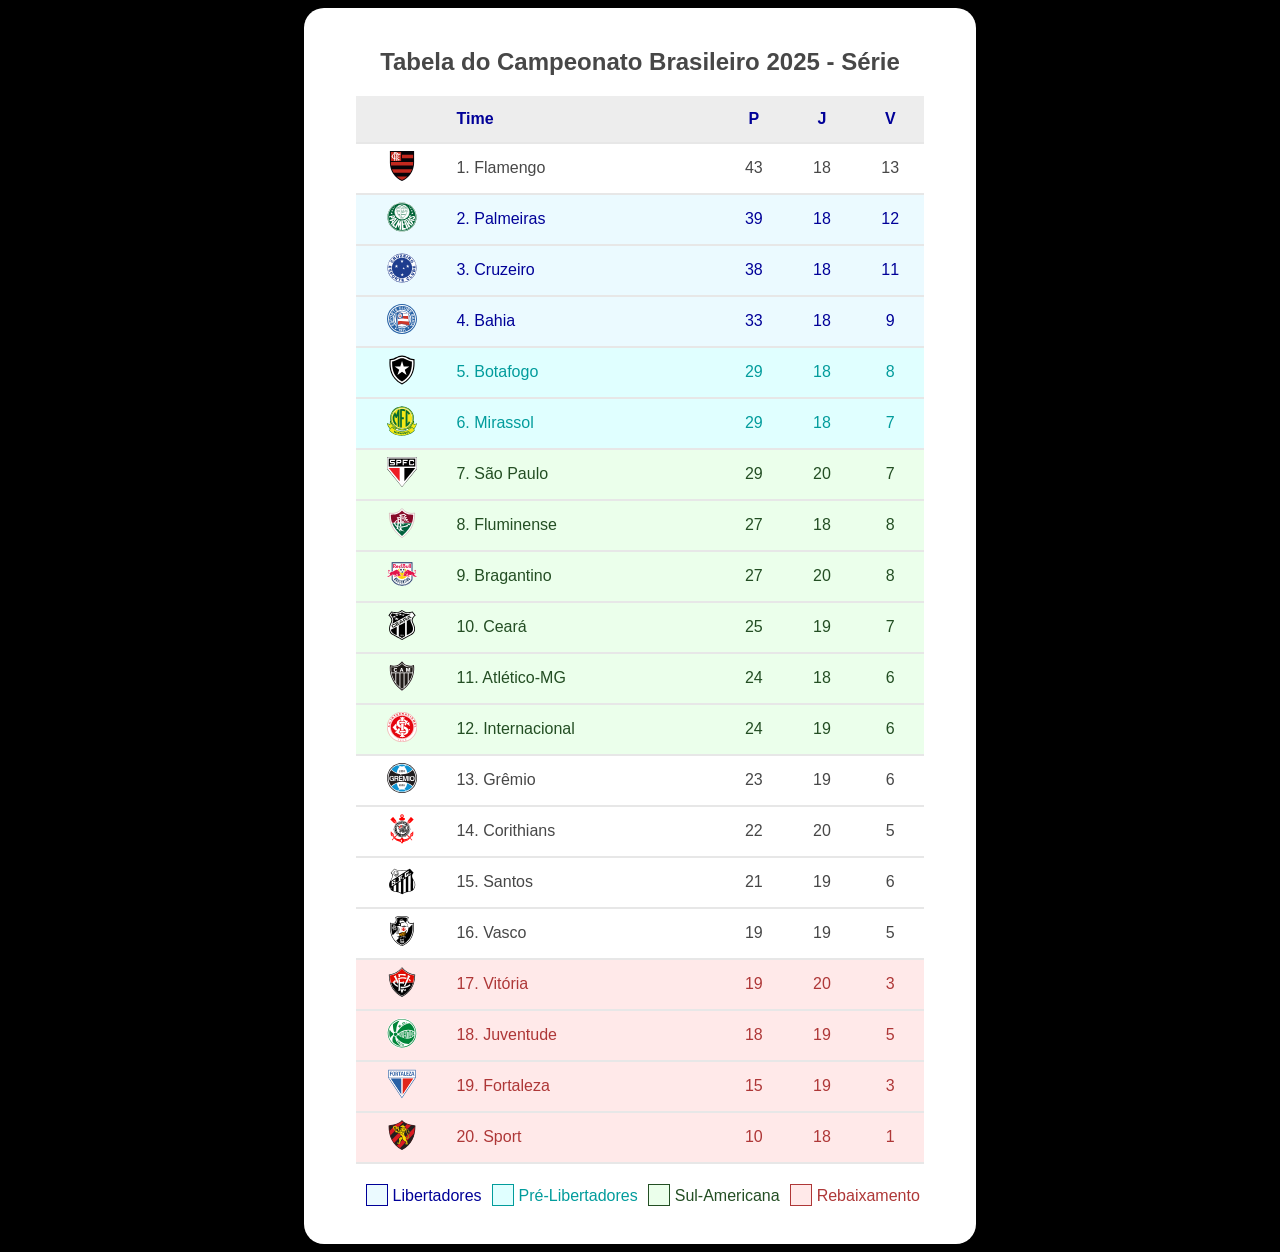
==== commit 2d9f081d: "meu primeiro salvamento" ====
--- a/ATIVIDADE/Exercicio brasileirão.html
+++ b/ATIVIDADE/Exercicio brasileirão.html
@@ -8,7 +8,7 @@
 </head>
 <body>
    <div id="container">
-		<h2>Tabela do Campeonato Brasileiro 2025 - Série A</h2>	
+		<h2>Tabela do Campeonato Brasileiro 2025 - Série</h2>	
 		<table>
 <tr class="posição1e4">
 				<th></th>
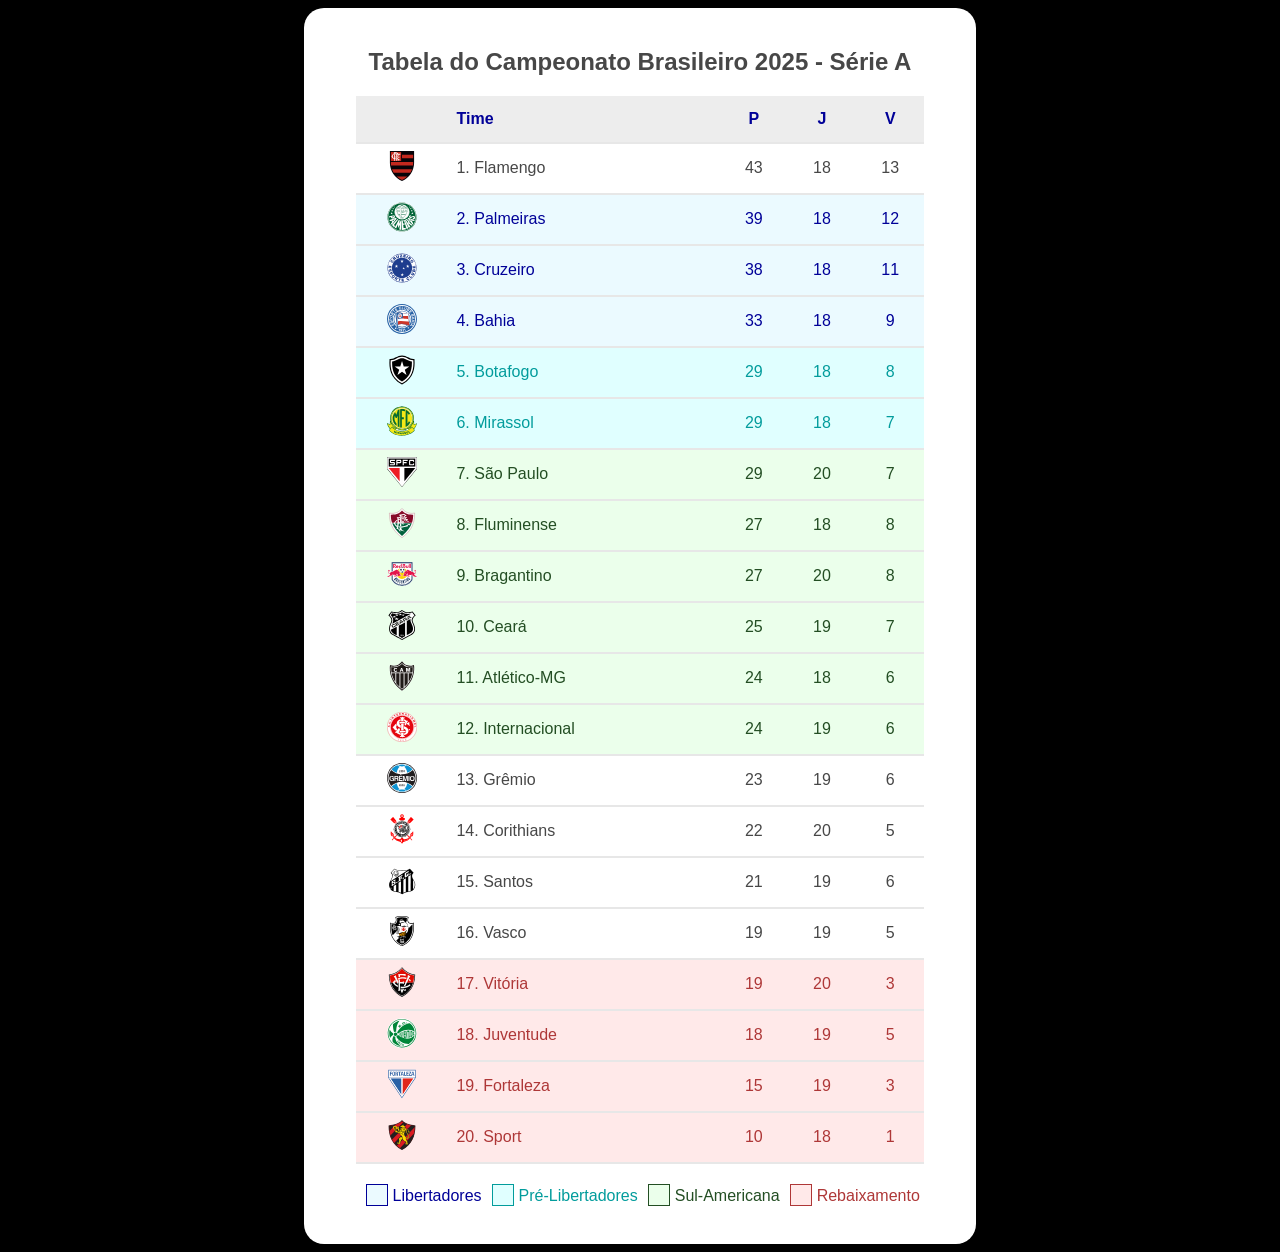
==== commit 4c6e2807: "retornei versão" ====
--- a/ATIVIDADE/Exercicio brasileirão.html
+++ b/ATIVIDADE/Exercicio brasileirão.html
@@ -8,7 +8,7 @@
 </head>
 <body>
    <div id="container">
-		<h2>Tabela do Campeonato Brasileiro 2025 - Série</h2>	
+		<h2>Tabela do Campeonato Brasileiro 2025 - Série A</h2>	
 		<table>
 <tr class="posição1e4">
 				<th></th>
